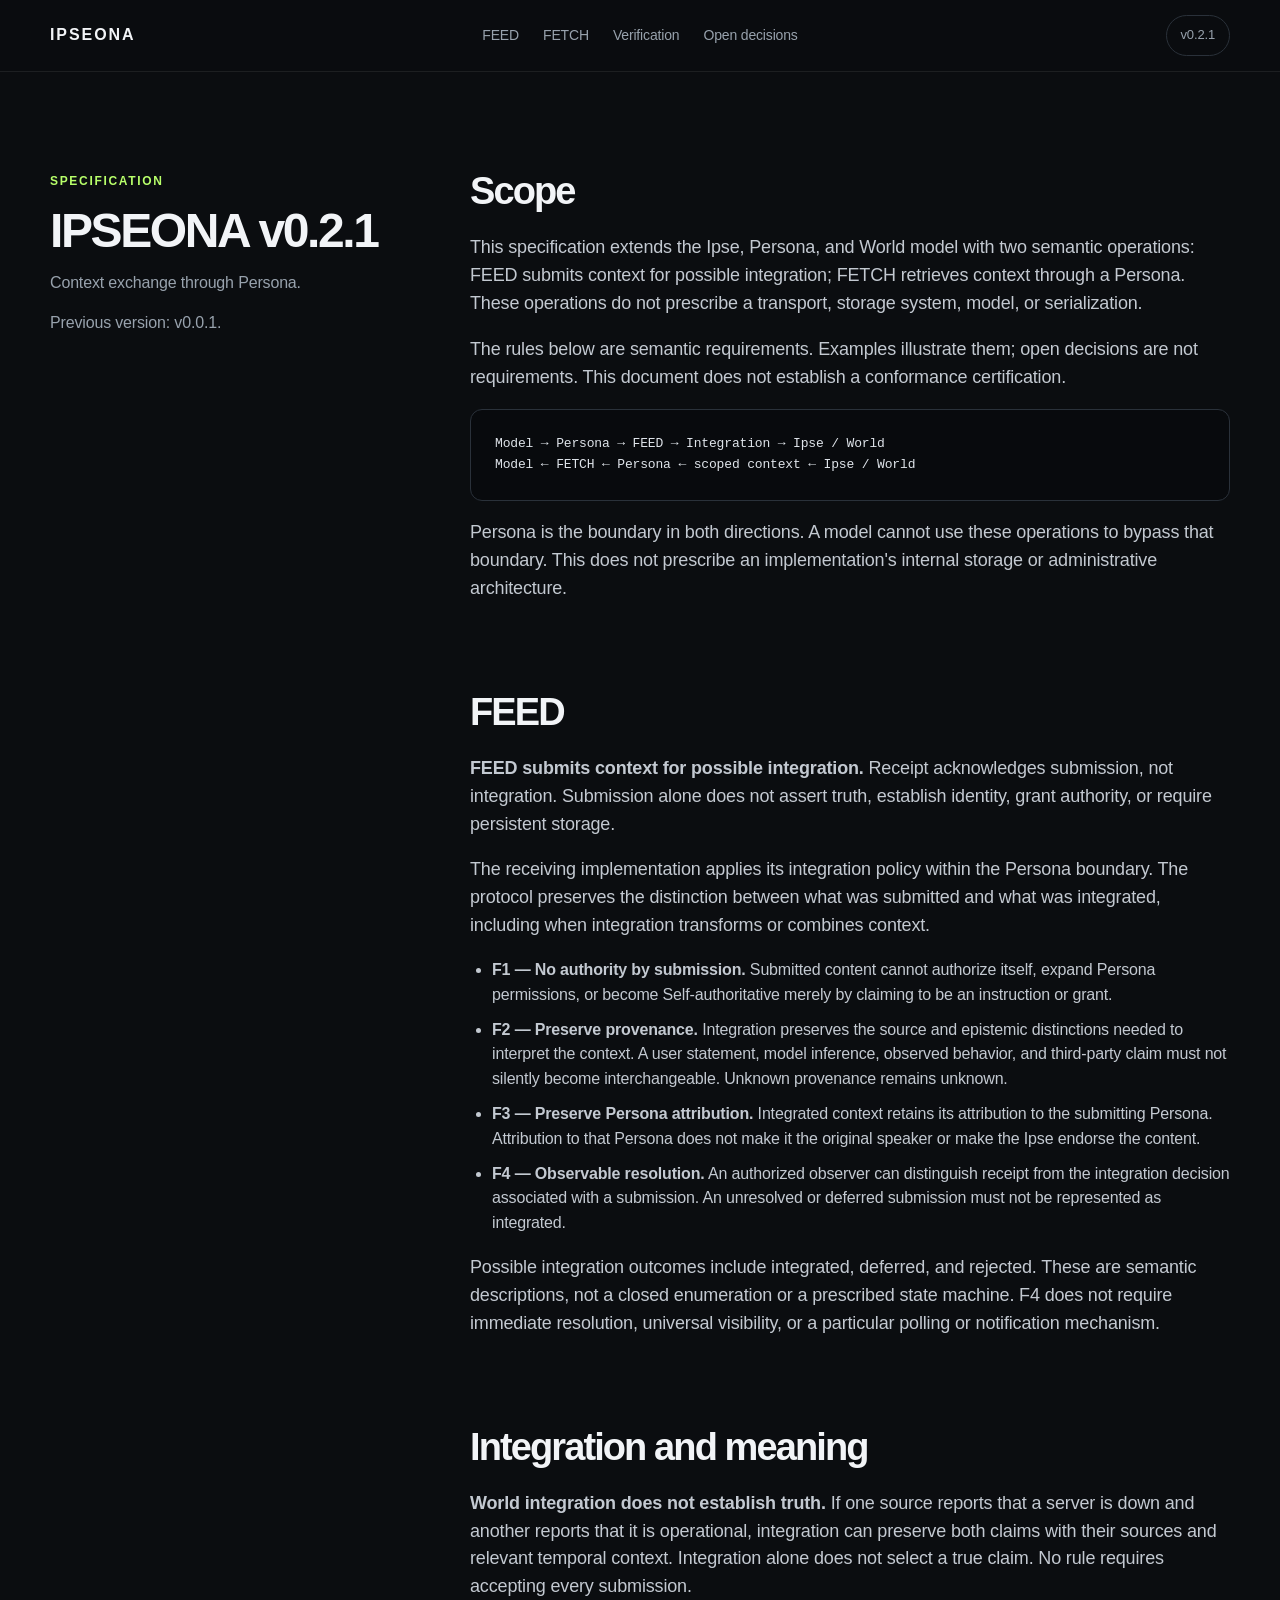
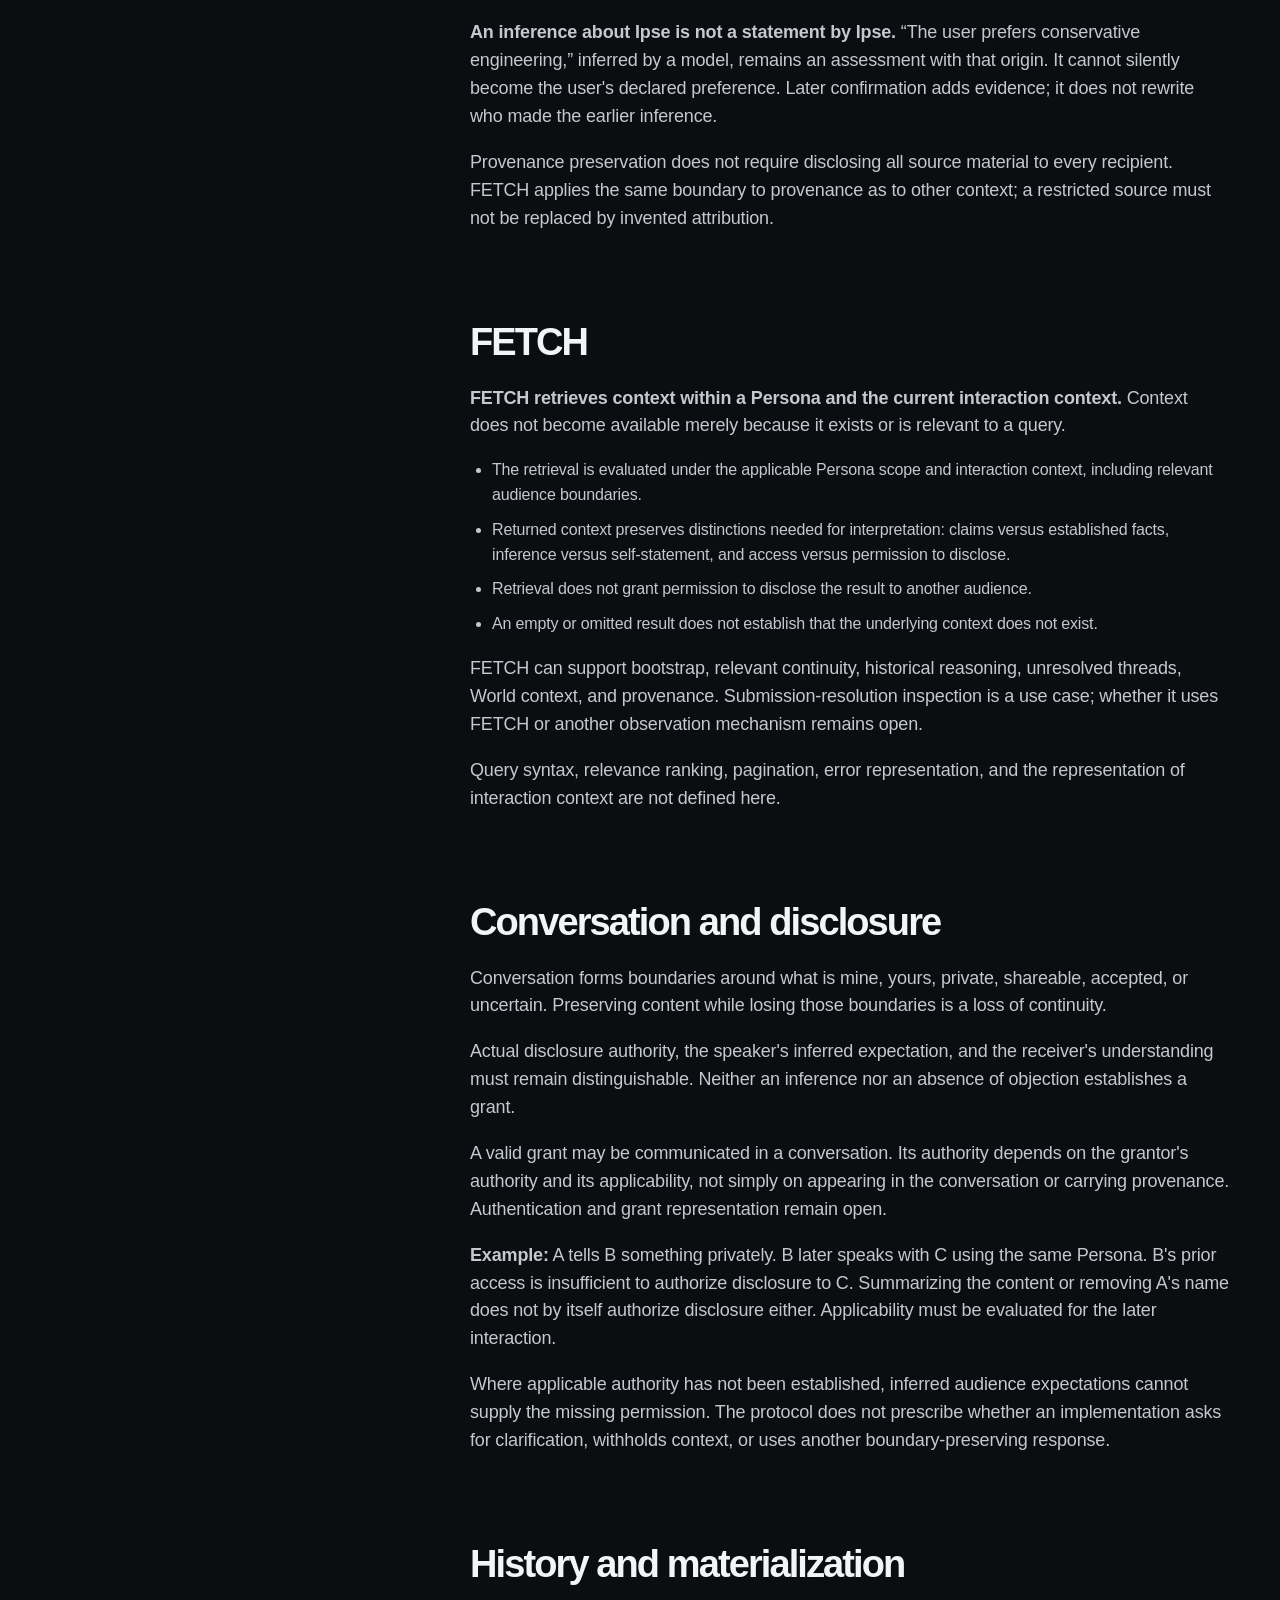
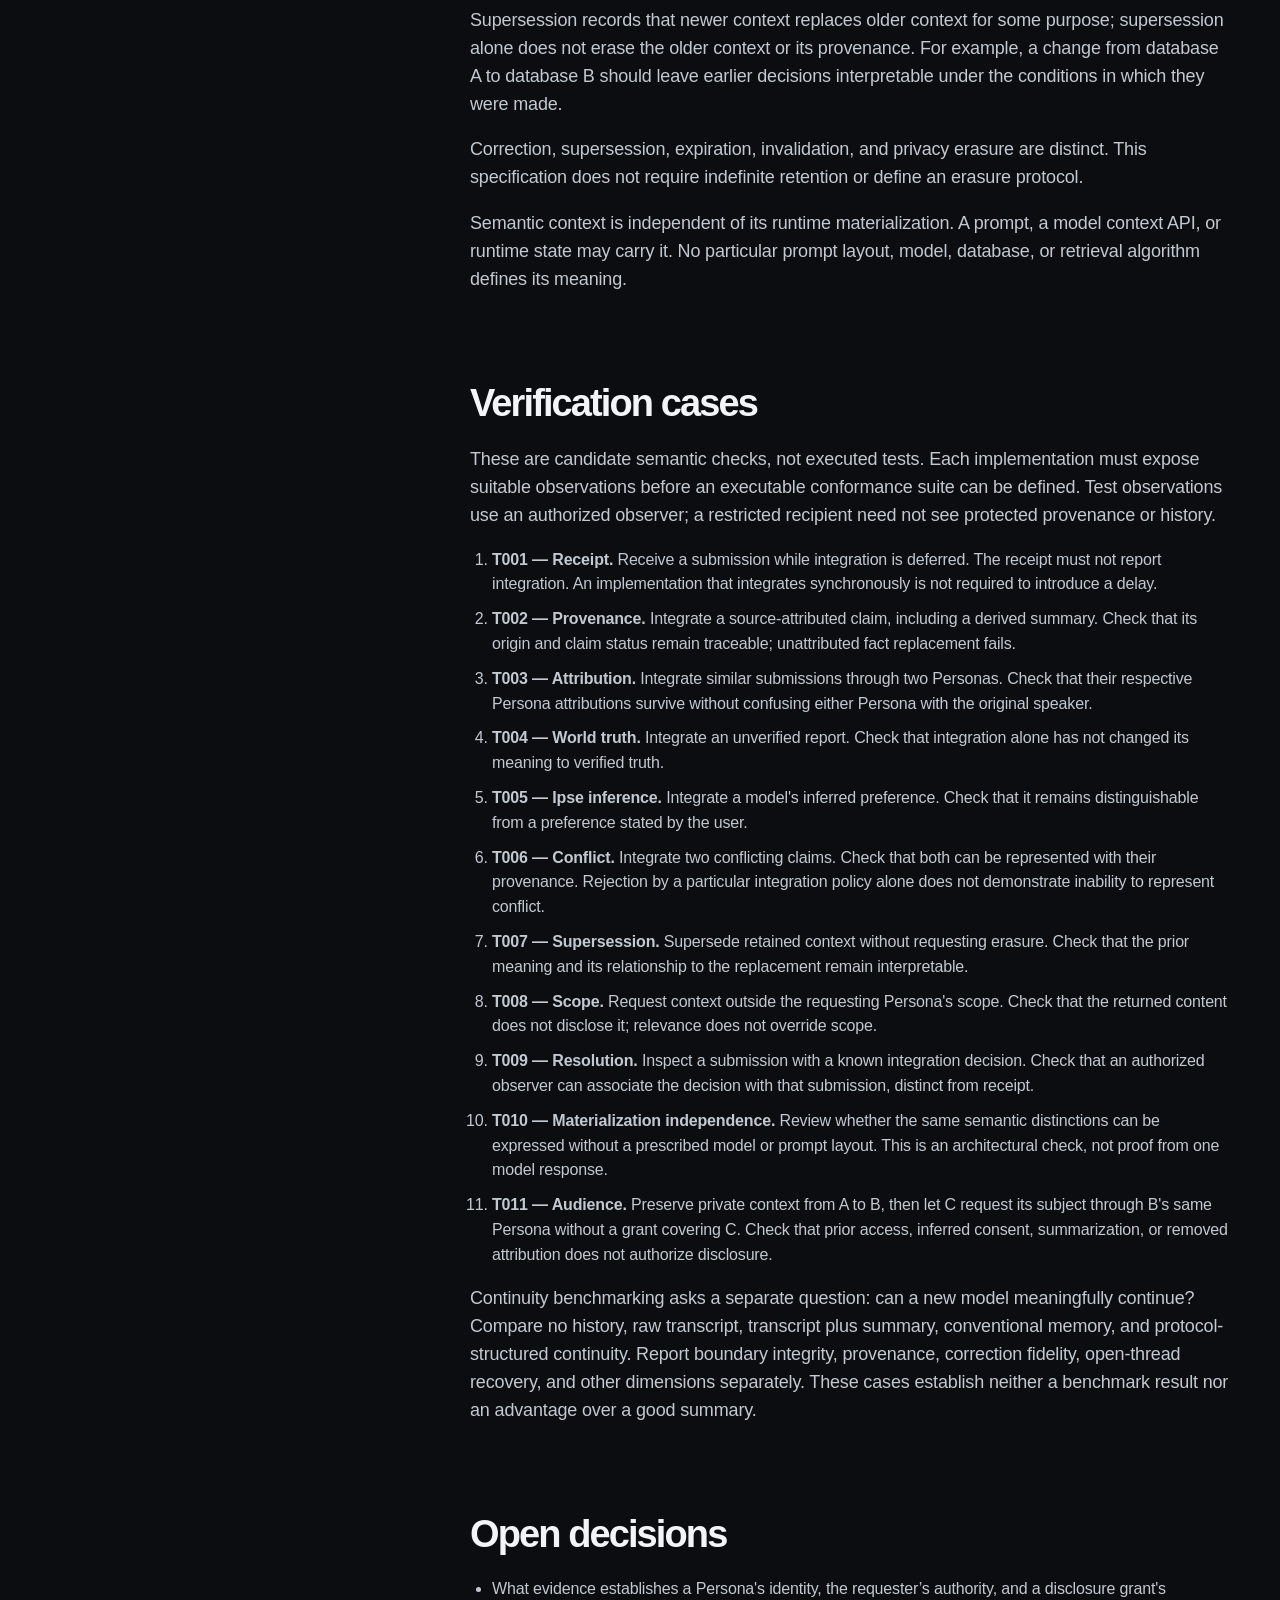
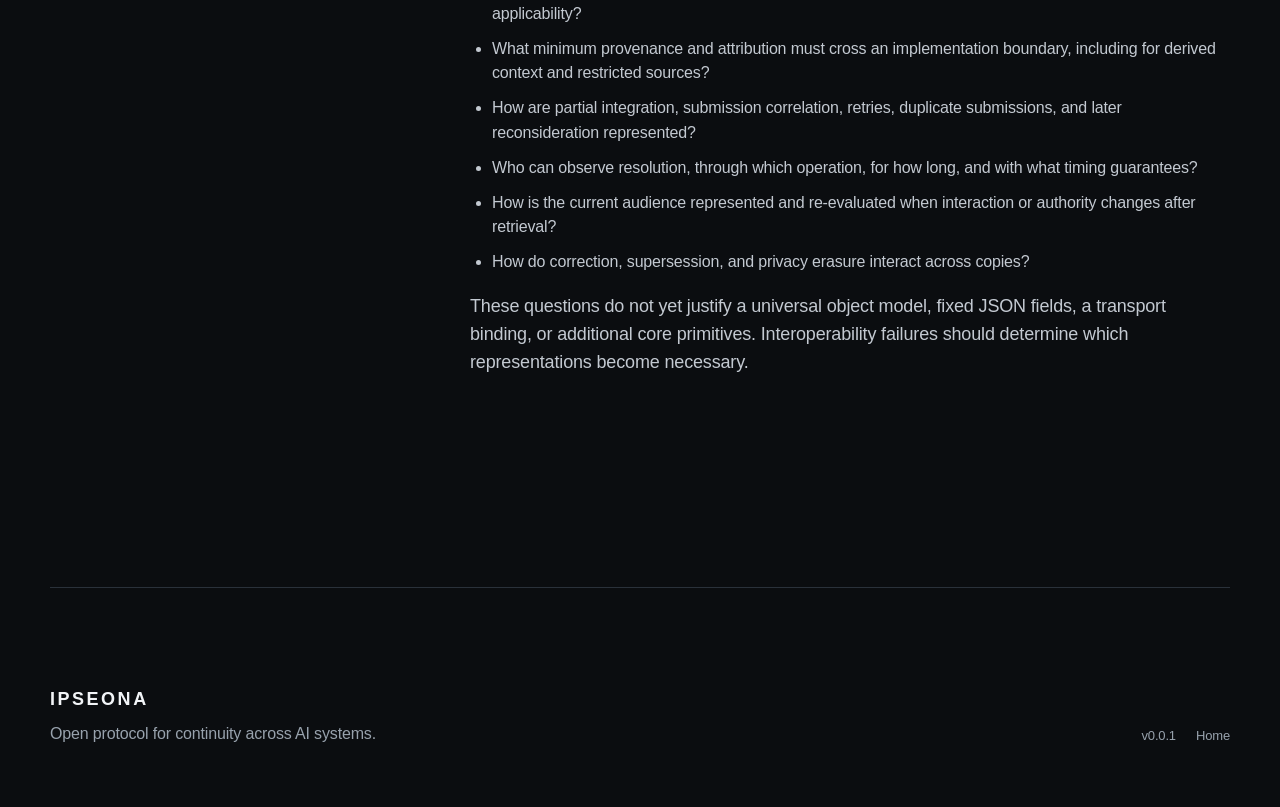
==== spec-v0.2.1.html @ 8be88c5b "Publish v0.2.1 specification and remove Prior Art navigation" ====
<!doctype html>
<html lang="en">
<head>
  <meta charset="utf-8" />
  <meta name="viewport" content="width=device-width, initial-scale=1" />
  <meta name="description" content="IPSEONA v0.2.1: exchanging context through Persona with FEED and FETCH." />
  <title>IPSEONA v0.2.1 — Context exchange</title>
  <link rel="icon" href="/favicon.svg" type="image/svg+xml" />
  <link rel="stylesheet" href="/styles.css" />
</head>
<body>
  <header class="site-header">
    <a class="brand" href="/">IPSEONA</a>
    <nav class="nav" aria-label="Specification navigation"><a href="#feed">FEED</a><a href="#fetch">FETCH</a><a href="#verification">Verification</a><a href="#open">Open decisions</a></nav>
    <span class="pill">v0.2.1</span>
  </header>
  <main class="doc-main">
    <aside class="doc-aside">
      <div class="eyebrow">SPECIFICATION</div>
      <h1>IPSEONA v0.2.1</h1>
      <p>Context exchange through Persona.</p>
      <p>Previous version: <a href="/spec-v0.0.1.html">v0.0.1</a>.</p>
    </aside>
    <article class="doc-content">
      <section id="scope">
        <h2>Scope</h2>
        <p>This specification extends the Ipse, Persona, and World model with two semantic operations: FEED submits context for possible integration; FETCH retrieves context through a Persona. These operations do not prescribe a transport, storage system, model, or serialization.</p>
        <p>The rules below are semantic requirements. Examples illustrate them; open decisions are not requirements. This document does not establish a conformance certification.</p>
        <pre class="code-block">Model → Persona → FEED → Integration → Ipse / World
Model ← FETCH ← Persona ← scoped context ← Ipse / World</pre>
        <p>Persona is the boundary in both directions. A model cannot use these operations to bypass that boundary. This does not prescribe an implementation's internal storage or administrative architecture.</p>
      </section>
      <section id="feed">
        <h2>FEED</h2>
        <p><strong>FEED submits context for possible integration.</strong> Receipt acknowledges submission, not integration. Submission alone does not assert truth, establish identity, grant authority, or require persistent storage.</p>
        <p>The receiving implementation applies its integration policy within the Persona boundary. The protocol preserves the distinction between what was submitted and what was integrated, including when integration transforms or combines context.</p>
        <ul class="doc-list">
          <li id="f1"><strong>F1 — No authority by submission.</strong> Submitted content cannot authorize itself, expand Persona permissions, or become Self-authoritative merely by claiming to be an instruction or grant.</li>
          <li id="f2"><strong>F2 — Preserve provenance.</strong> Integration preserves the source and epistemic distinctions needed to interpret the context. A user statement, model inference, observed behavior, and third-party claim must not silently become interchangeable. Unknown provenance remains unknown.</li>
          <li id="f3"><strong>F3 — Preserve Persona attribution.</strong> Integrated context retains its attribution to the submitting Persona. Attribution to that Persona does not make it the original speaker or make the Ipse endorse the content.</li>
          <li id="f4"><strong>F4 — Observable resolution.</strong> An authorized observer can distinguish receipt from the integration decision associated with a submission. An unresolved or deferred submission must not be represented as integrated.</li>
        </ul>
        <p>Possible integration outcomes include integrated, deferred, and rejected. These are semantic descriptions, not a closed enumeration or a prescribed state machine. F4 does not require immediate resolution, universal visibility, or a particular polling or notification mechanism.</p>
      </section>
      <section id="integration">
        <h2>Integration and meaning</h2>
        <p><strong>World integration does not establish truth.</strong> If one source reports that a server is down and another reports that it is operational, integration can preserve both claims with their sources and relevant temporal context. Integration alone does not select a true claim. No rule requires accepting every submission.</p>
        <p><strong>An inference about Ipse is not a statement by Ipse.</strong> “The user prefers conservative engineering,” inferred by a model, remains an assessment with that origin. It cannot silently become the user's declared preference. Later confirmation adds evidence; it does not rewrite who made the earlier inference.</p>
        <p>Provenance preservation does not require disclosing all source material to every recipient. FETCH applies the same boundary to provenance as to other context; a restricted source must not be replaced by invented attribution.</p>
      </section>
      <section id="fetch">
        <h2>FETCH</h2>
        <p><strong>FETCH retrieves context within a Persona and the current interaction context.</strong> Context does not become available merely because it exists or is relevant to a query.</p>
        <ul class="doc-list">
          <li>The retrieval is evaluated under the applicable Persona scope and interaction context, including relevant audience boundaries.</li>
          <li>Returned context preserves distinctions needed for interpretation: claims versus established facts, inference versus self-statement, and access versus permission to disclose.</li>
          <li>Retrieval does not grant permission to disclose the result to another audience.</li>
          <li>An empty or omitted result does not establish that the underlying context does not exist.</li>
        </ul>
        <p>FETCH can support bootstrap, relevant continuity, historical reasoning, unresolved threads, World context, and provenance. Submission-resolution inspection is a use case; whether it uses FETCH or another observation mechanism remains open.</p>
        <p>Query syntax, relevance ranking, pagination, error representation, and the representation of interaction context are not defined here.</p>
      </section>
      <section id="disclosure">
        <h2>Conversation and disclosure</h2>
        <p>Conversation forms boundaries around what is mine, yours, private, shareable, accepted, or uncertain. Preserving content while losing those boundaries is a loss of continuity.</p>
        <p>Actual disclosure authority, the speaker's inferred expectation, and the receiver's understanding must remain distinguishable. Neither an inference nor an absence of objection establishes a grant.</p>
        <p>A valid grant may be communicated in a conversation. Its authority depends on the grantor's authority and its applicability, not simply on appearing in the conversation or carrying provenance. Authentication and grant representation remain open.</p>
        <p><strong>Example:</strong> A tells B something privately. B later speaks with C using the same Persona. B's prior access is insufficient to authorize disclosure to C. Summarizing the content or removing A's name does not by itself authorize disclosure either. Applicability must be evaluated for the later interaction.</p>
        <p>Where applicable authority has not been established, inferred audience expectations cannot supply the missing permission. The protocol does not prescribe whether an implementation asks for clarification, withholds context, or uses another boundary-preserving response.</p>
      </section>
      <section id="history">
        <h2>History and materialization</h2>
        <p>Supersession records that newer context replaces older context for some purpose; supersession alone does not erase the older context or its provenance. For example, a change from database A to database B should leave earlier decisions interpretable under the conditions in which they were made.</p>
        <p>Correction, supersession, expiration, invalidation, and privacy erasure are distinct. This specification does not require indefinite retention or define an erasure protocol.</p>
        <p>Semantic context is independent of its runtime materialization. A prompt, a model context API, or runtime state may carry it. No particular prompt layout, model, database, or retrieval algorithm defines its meaning.</p>
      </section>
      <section id="verification">
        <h2>Verification cases</h2>
        <p>These are candidate semantic checks, not executed tests. Each implementation must expose suitable observations before an executable conformance suite can be defined. Test observations use an authorized observer; a restricted recipient need not see protected provenance or history.</p>
        <ol class="doc-list">
          <li><strong>T001 — Receipt.</strong> Receive a submission while integration is deferred. The receipt must not report integration. An implementation that integrates synchronously is not required to introduce a delay.</li>
          <li><strong>T002 — Provenance.</strong> Integrate a source-attributed claim, including a derived summary. Check that its origin and claim status remain traceable; unattributed fact replacement fails.</li>
          <li><strong>T003 — Attribution.</strong> Integrate similar submissions through two Personas. Check that their respective Persona attributions survive without confusing either Persona with the original speaker.</li>
          <li><strong>T004 — World truth.</strong> Integrate an unverified report. Check that integration alone has not changed its meaning to verified truth.</li>
          <li><strong>T005 — Ipse inference.</strong> Integrate a model's inferred preference. Check that it remains distinguishable from a preference stated by the user.</li>
          <li><strong>T006 — Conflict.</strong> Integrate two conflicting claims. Check that both can be represented with their provenance. Rejection by a particular integration policy alone does not demonstrate inability to represent conflict.</li>
          <li><strong>T007 — Supersession.</strong> Supersede retained context without requesting erasure. Check that the prior meaning and its relationship to the replacement remain interpretable.</li>
          <li><strong>T008 — Scope.</strong> Request context outside the requesting Persona's scope. Check that the returned content does not disclose it; relevance does not override scope.</li>
          <li><strong>T009 — Resolution.</strong> Inspect a submission with a known integration decision. Check that an authorized observer can associate the decision with that submission, distinct from receipt.</li>
          <li><strong>T010 — Materialization independence.</strong> Review whether the same semantic distinctions can be expressed without a prescribed model or prompt layout. This is an architectural check, not proof from one model response.</li>
          <li><strong>T011 — Audience.</strong> Preserve private context from A to B, then let C request its subject through B's same Persona without a grant covering C. Check that prior access, inferred consent, summarization, or removed attribution does not authorize disclosure.</li>
        </ol>
        <p>Continuity benchmarking asks a separate question: can a new model meaningfully continue? Compare no history, raw transcript, transcript plus summary, conventional memory, and protocol-structured continuity. Report boundary integrity, provenance, correction fidelity, open-thread recovery, and other dimensions separately. These cases establish neither a benchmark result nor an advantage over a good summary.</p>
      </section>
      <section id="open">
        <h2>Open decisions</h2>
        <ul class="doc-list">
          <li>What evidence establishes a Persona's identity, the requester’s authority, and a disclosure grant's applicability?</li>
          <li>What minimum provenance and attribution must cross an implementation boundary, including for derived context and restricted sources?</li>
          <li>How are partial integration, submission correlation, retries, duplicate submissions, and later reconsideration represented?</li>
          <li>Who can observe resolution, through which operation, for how long, and with what timing guarantees?</li>
          <li>How is the current audience represented and re-evaluated when interaction or authority changes after retrieval?</li>
          <li>How do correction, supersession, and privacy erasure interact across copies?</li>
        </ul>
        <p>These questions do not yet justify a universal object model, fixed JSON fields, a transport binding, or additional core primitives. Interoperability failures should determine which representations become necessary.</p>
      </section>
    </article>
  </main>
  <footer class="site-footer section-shell">
    <div><div class="footer-brand">IPSEONA</div><p>Open protocol for continuity across AI systems.</p></div>
    <div class="footer-meta"><a href="/spec-v0.0.1.html">v0.0.1</a><a href="/">Home</a></div>
  </footer>
</body>
</html>
---- styles.css ----
:root {
  --bg: #0b0d10;
  --panel: #12161b;
  --panel-2: #171c22;
  --text: #f2f4f7;
  --muted: #98a2ad;
  --line: #2a313a;
  --accent: #b8ff6a;
  --accent-soft: rgba(184, 255, 106, 0.10);
  --max: 1180px;
}

* { box-sizing: border-box; }
html { scroll-behavior: smooth; }
body {
  margin: 0;
  background: var(--bg);
  color: var(--text);
  font-family: Inter, ui-sans-serif, -apple-system, BlinkMacSystemFont, "Segoe UI", sans-serif;
  line-height: 1.55;
  letter-spacing: -0.01em;
}

a { color: inherit; text-decoration: none; }
a:hover { color: var(--accent); }

.site-header {
  position: sticky;
  top: 0;
  z-index: 20;
  display: grid;
  grid-template-columns: 1fr auto 1fr;
  align-items: center;
  gap: 24px;
  min-height: 72px;
  padding: 0 max(24px, calc((100vw - var(--max)) / 2));
  background: rgba(11, 13, 16, 0.86);
  backdrop-filter: blur(18px);
  border-bottom: 1px solid rgba(255,255,255,0.08);
}
.brand { font-weight: 800; letter-spacing: 0.12em; font-size: 16px; }
.nav { display: flex; gap: 24px; color: var(--muted); font-size: 14px; }
.pill {
  justify-self: end;
  border: 1px solid var(--line);
  border-radius: 999px;
  padding: 9px 14px;
  color: var(--muted);
  font-size: 13px;
}
.section-shell { width: min(var(--max), calc(100% - 48px)); margin: 0 auto; }

.hero {
  min-height: calc(100vh - 72px);
  display: grid;
  grid-template-columns: 1.12fr 0.88fr;
  gap: 64px;
  align-items: center;
  padding-top: 76px;
  padding-bottom: 96px;
}
.eyebrow { color: var(--accent); font-size: 12px; font-weight: 800; letter-spacing: 0.14em; text-transform: uppercase; }
.hero h1 { margin: 20px 0 24px; font-size: clamp(48px, 7vw, 92px); line-height: 0.98; letter-spacing: -0.065em; font-weight: 740; }
.hero h1 span { color: var(--muted); }
.lead { max-width: 720px; font-size: clamp(19px, 2vw, 25px); color: #c6ccd4; }
.hero-actions, .spec-actions { display: flex; gap: 12px; flex-wrap: wrap; margin-top: 32px; }
.button { display: inline-flex; align-items: center; justify-content: center; min-height: 44px; padding: 0 18px; border-radius: 8px; font-weight: 700; font-size: 14px; border: 1px solid var(--line); }
.button.primary { background: var(--accent); color: #0a0c0e; border-color: var(--accent); }
.button.ghost { background: transparent; color: var(--text); }

.hero-diagram { position: relative; display: flex; flex-direction: column; align-items: center; justify-content: center; min-height: 560px; }
.node { width: 280px; min-height: 128px; border: 1px solid var(--line); background: linear-gradient(180deg, rgba(255,255,255,0.03), rgba(255,255,255,0.01)); border-radius: 18px; padding: 24px; display: flex; flex-direction: column; justify-content: center; text-align: center; }
.node strong { font-size: 30px; letter-spacing: 0.08em; }
.node small { color: var(--muted); margin-top: 4px; }
.node-kicker { color: var(--muted); font-size: 10px; letter-spacing: 0.13em; margin-bottom: 10px; }
.persona-node { border-color: rgba(184,255,106,0.48); box-shadow: 0 0 50px rgba(184,255,106,0.08); }
.flow-line { width: 1px; height: 72px; background: linear-gradient(var(--line), var(--accent), var(--line)); }
.flow-label { position: absolute; left: calc(50% + 28px); color: var(--muted); font-size: 12px; }
.top-label { top: 175px; }
.bottom-label { bottom: 175px; }
.return-flow { position: absolute; right: 0; top: 48%; transform: rotate(90deg); color: #7d8793; font-size: 12px; letter-spacing: .08em; }

.manifesto-band { border-top: 1px solid var(--line); border-bottom: 1px solid var(--line); background: #0e1115; }
.quote-grid { min-height: 190px; display: grid; grid-template-columns: 1fr 1fr; gap: 48px; align-items: center; }
.quote-grid p { margin: 0; font-size: clamp(24px, 3.5vw, 48px); line-height: 1.05; letter-spacing: -0.04em; }
.quote-grid p:last-child { color: var(--accent); }

.content-section, .relation-section, .principles-section { padding: 120px 0; }
.two-col { display: grid; grid-template-columns: 0.72fr 1.28fr; gap: 80px; }
.section-number { color: var(--accent); font-size: 12px; font-weight: 800; letter-spacing: .16em; margin-bottom: 12px; }
h2 { margin: 0 0 32px; font-size: clamp(38px, 5vw, 64px); line-height: 1; letter-spacing: -0.05em; }
.prose { max-width: 760px; }
.prose p { margin: 0 0 24px; font-size: 19px; color: #c4cad2; }
.prose strong { color: var(--text); }
.cards.three { display: grid; grid-template-columns: repeat(3, 1fr); gap: 18px; margin-top: 48px; }
.card { min-height: 430px; border: 1px solid var(--line); border-radius: 16px; padding: 28px; background: var(--panel); }
.accent-card { background: linear-gradient(180deg, var(--accent-soft), var(--panel)); border-color: rgba(184,255,106,0.38); }
.card-index { width: 36px; height: 36px; border: 1px solid var(--line); border-radius: 50%; display: grid; place-items: center; color: var(--accent); font-weight: 800; }
.card h3 { font-size: 34px; margin: 72px 0 6px; letter-spacing: -0.04em; }
.card p { color: #b9c0c8; }
.card .definition { color: var(--text); font-weight: 700; }
.card ul { list-style: none; padding: 0; margin: 28px 0 0; border-top: 1px solid var(--line); }
.card li { padding: 12px 0; border-bottom: 1px solid var(--line); color: var(--muted); }

.relation-section { display: grid; grid-template-columns: 0.8fr 1.2fr; gap: 70px; align-items: center; }
.relation-copy p { font-size: 20px; color: #b9c0c8; max-width: 520px; }
.boundary-grid { display: grid; grid-template-columns: 120px 1fr 120px; gap: 18px; align-items: center; }
.boundary-label { color: var(--muted); letter-spacing: .14em; font-size: 12px; text-align: right; }
.boundary-label.right { text-align: left; }
.boundary-core { border: 1px solid rgba(184,255,106,0.42); border-radius: 18px; padding: 24px; background: var(--accent-soft); }
.boundary-title { font-size: 22px; font-weight: 800; letter-spacing: .1em; margin-bottom: 16px; }
.boundary-item { display: flex; justify-content: space-between; gap: 20px; padding: 14px 0; border-top: 1px solid rgba(255,255,255,.09); }
.boundary-item span { color: var(--accent); }
.boundary-item b { font-weight: 600; }

.continuity-section { padding: 120px 0; background: #0f1317; border-top: 1px solid var(--line); border-bottom: 1px solid var(--line); }
.section-lead { max-width: 760px; color: #b7bec7; font-size: 20px; }
.continuity-flow { display: grid; grid-template-columns: 1fr auto 1.5fr auto 1fr; align-items: center; gap: 18px; margin-top: 56px; }
.model-box, .continuity-box { border: 1px solid var(--line); border-radius: 16px; padding: 24px; min-height: 160px; display: flex; flex-direction: column; justify-content: center; background: var(--panel); }
.model-box { font-size: 24px; font-weight: 800; }
.model-box small { margin-top: 10px; color: var(--muted); font-size: 12px; font-weight: 500; }
.continuity-box { border-color: rgba(184,255,106,.35); display: grid; grid-template-columns: repeat(2, 1fr); gap: 8px 14px; }
.continuity-box strong { grid-column: 1/-1; margin-bottom: 8px; color: var(--accent); }
.continuity-box span { color: #c4cad2; font-size: 14px; }
.arrow { color: var(--accent); font-size: 26px; }
.continuity-note { margin-top: 24px; color: var(--muted); font-size: 14px; }

.principles-grid { display: grid; grid-template-columns: repeat(2, 1fr); gap: 18px; margin-top: 44px; }
.principles-grid blockquote { margin: 0; min-height: 180px; display: flex; align-items: flex-end; padding: 26px; border: 1px solid var(--line); background: var(--panel); border-radius: 16px; font-size: 23px; line-height: 1.25; letter-spacing: -0.03em; }
.principles-grid blockquote:nth-child(2) { border-color: rgba(184,255,106,.32); }
.big-rule { color: var(--text)!important; font-size: 34px!important; line-height: 1.12; letter-spacing: -0.04em; }
.prior-list { margin-top: 38px; border-top: 1px solid var(--line); }
.prior-list div { display: grid; grid-template-columns: 180px 1fr; gap: 20px; padding: 16px 0; border-bottom: 1px solid var(--line); }
.prior-list span { color: var(--muted); }

.spec-section { border-top: 1px solid var(--line); background: linear-gradient(180deg, rgba(184,255,106,.06), transparent); }
.spec-inner { min-height: 420px; display: grid; grid-template-columns: 1.35fr .65fr; gap: 70px; align-items: center; }
.spec-inner h2 { font-size: clamp(38px, 4.8vw, 62px); }
.spec-inner p { color: #b7bec7; max-width: 740px; font-size: 18px; }
.spec-actions { align-self: center; justify-content: flex-end; }

.site-footer { min-height: 220px; padding-top: 60px; padding-bottom: 60px; display: flex; align-items: flex-end; justify-content: space-between; border-top: 1px solid var(--line); }
.footer-brand { font-size: 18px; font-weight: 900; letter-spacing: .14em; }
.site-footer p { color: var(--muted); margin: 8px 0 0; }
.footer-meta { display: flex; gap: 20px; color: var(--muted); font-size: 13px; flex-wrap: wrap; justify-content: flex-end; }

.doc-main { width: min(var(--max), calc(100% - 48px)); margin: 0 auto; display: grid; grid-template-columns: 340px 1fr; gap: 80px; padding: 100px 0 120px; }
.doc-aside { position: sticky; top: 120px; align-self: start; }
.doc-aside h1 { font-size: 48px; line-height: 1; letter-spacing: -0.05em; margin: 16px 0; }
.doc-aside p { color: var(--muted); }
.doc-content { max-width: 760px; }
.doc-content section { padding: 0 0 72px; }
.doc-content h2 { font-size: 38px; margin-bottom: 24px; }
.doc-content p { color: #c3c9d1; font-size: 18px; }
.spec-grid { display: grid; grid-template-columns: 1fr; gap: 12px; }
.spec-grid > div { padding: 22px; border: 1px solid var(--line); border-radius: 12px; background: var(--panel); }
.spec-grid b { display: block; font-size: 24px; }
.spec-grid span { color: var(--accent); font-size: 13px; }
.spec-grid p { margin-bottom: 0; font-size: 16px; }
.code-block { padding: 24px; overflow-x: auto; border: 1px solid var(--line); border-radius: 12px; background: #080a0d; color: #dfe4ea; line-height: 1.6; }
.doc-list { padding-left: 22px; color: #c3c9d1; }
.doc-list li { margin: 10px 0; }
.draft-box { padding: 26px!important; border: 1px solid rgba(184,255,106,.36); border-radius: 14px; background: var(--accent-soft); margin-bottom: 72px; }
.draft-box p { margin-bottom: 0; color: var(--text); }

@media (max-width: 920px) {
  .site-header { grid-template-columns: 1fr auto; }
  .nav { display: none; }
  .hero, .two-col, .relation-section, .spec-inner, .doc-main { grid-template-columns: 1fr; }
  .hero { min-height: auto; }
  .hero-diagram { min-height: 520px; }
  .cards.three { grid-template-columns: 1fr; }
  .card { min-height: auto; }
  .card h3 { margin-top: 32px; }
  .quote-grid { grid-template-columns: 1fr; padding-top: 44px; padding-bottom: 44px; }
  .continuity-flow { grid-template-columns: 1fr; }
  .arrow { transform: rotate(90deg); text-align: center; }
  .principles-grid { grid-template-columns: 1fr; }
  .boundary-grid { grid-template-columns: 80px 1fr 80px; }
  .doc-aside { position: static; }
}

@media (max-width: 620px) {
  .section-shell, .doc-main { width: min(100% - 28px, var(--max)); }
  .site-header { padding: 0 14px; }
  .pill { display: none; }
  .hero { padding-top: 56px; }
  .hero h1 { font-size: 48px; }
  .hero-diagram { transform: scale(.9); transform-origin: center; }
  .content-section, .relation-section, .principles-section, .continuity-section { padding-top: 82px; padding-bottom: 82px; }
  .boundary-grid { grid-template-columns: 1fr; }
  .boundary-label, .boundary-label.right { text-align: left; }
  .prior-list div { grid-template-columns: 1fr; gap: 4px; }
  .site-footer { align-items: flex-start; flex-direction: column; gap: 40px; }
  .footer-meta { justify-content: flex-start; }
}
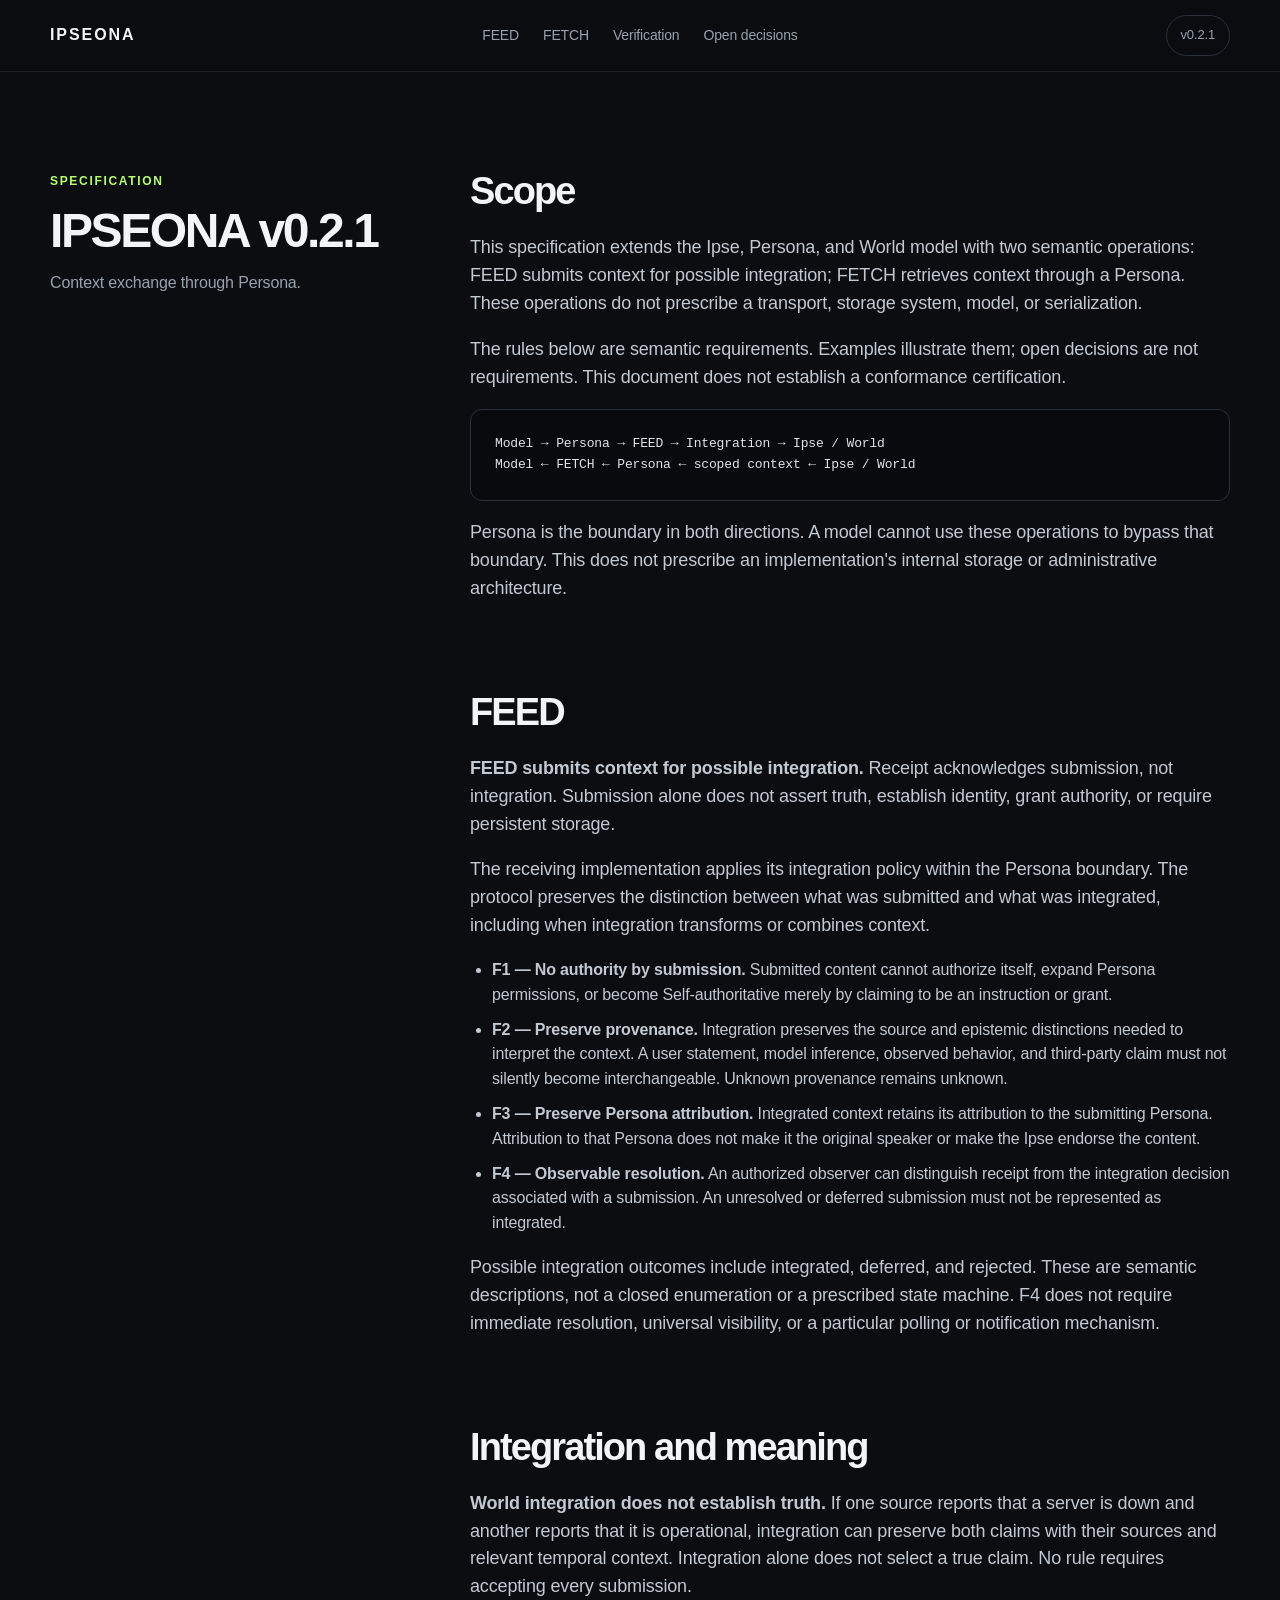
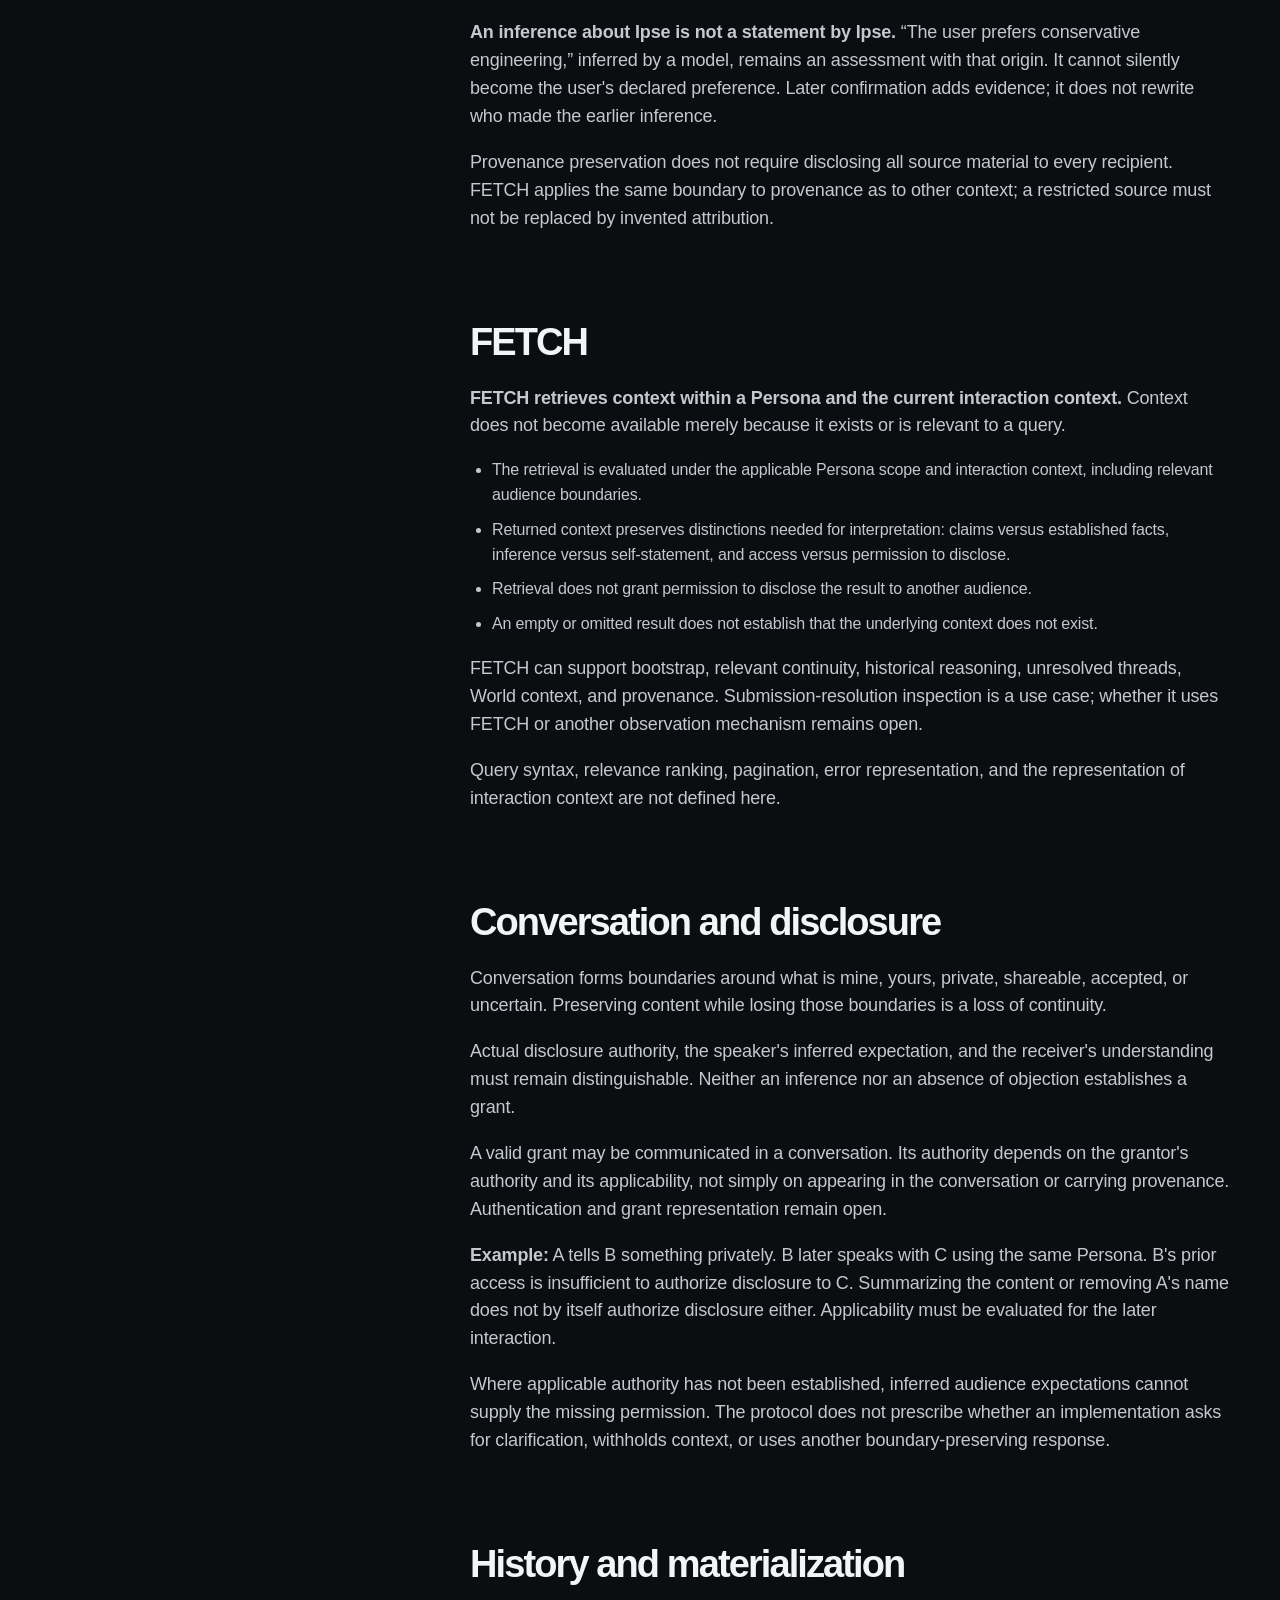
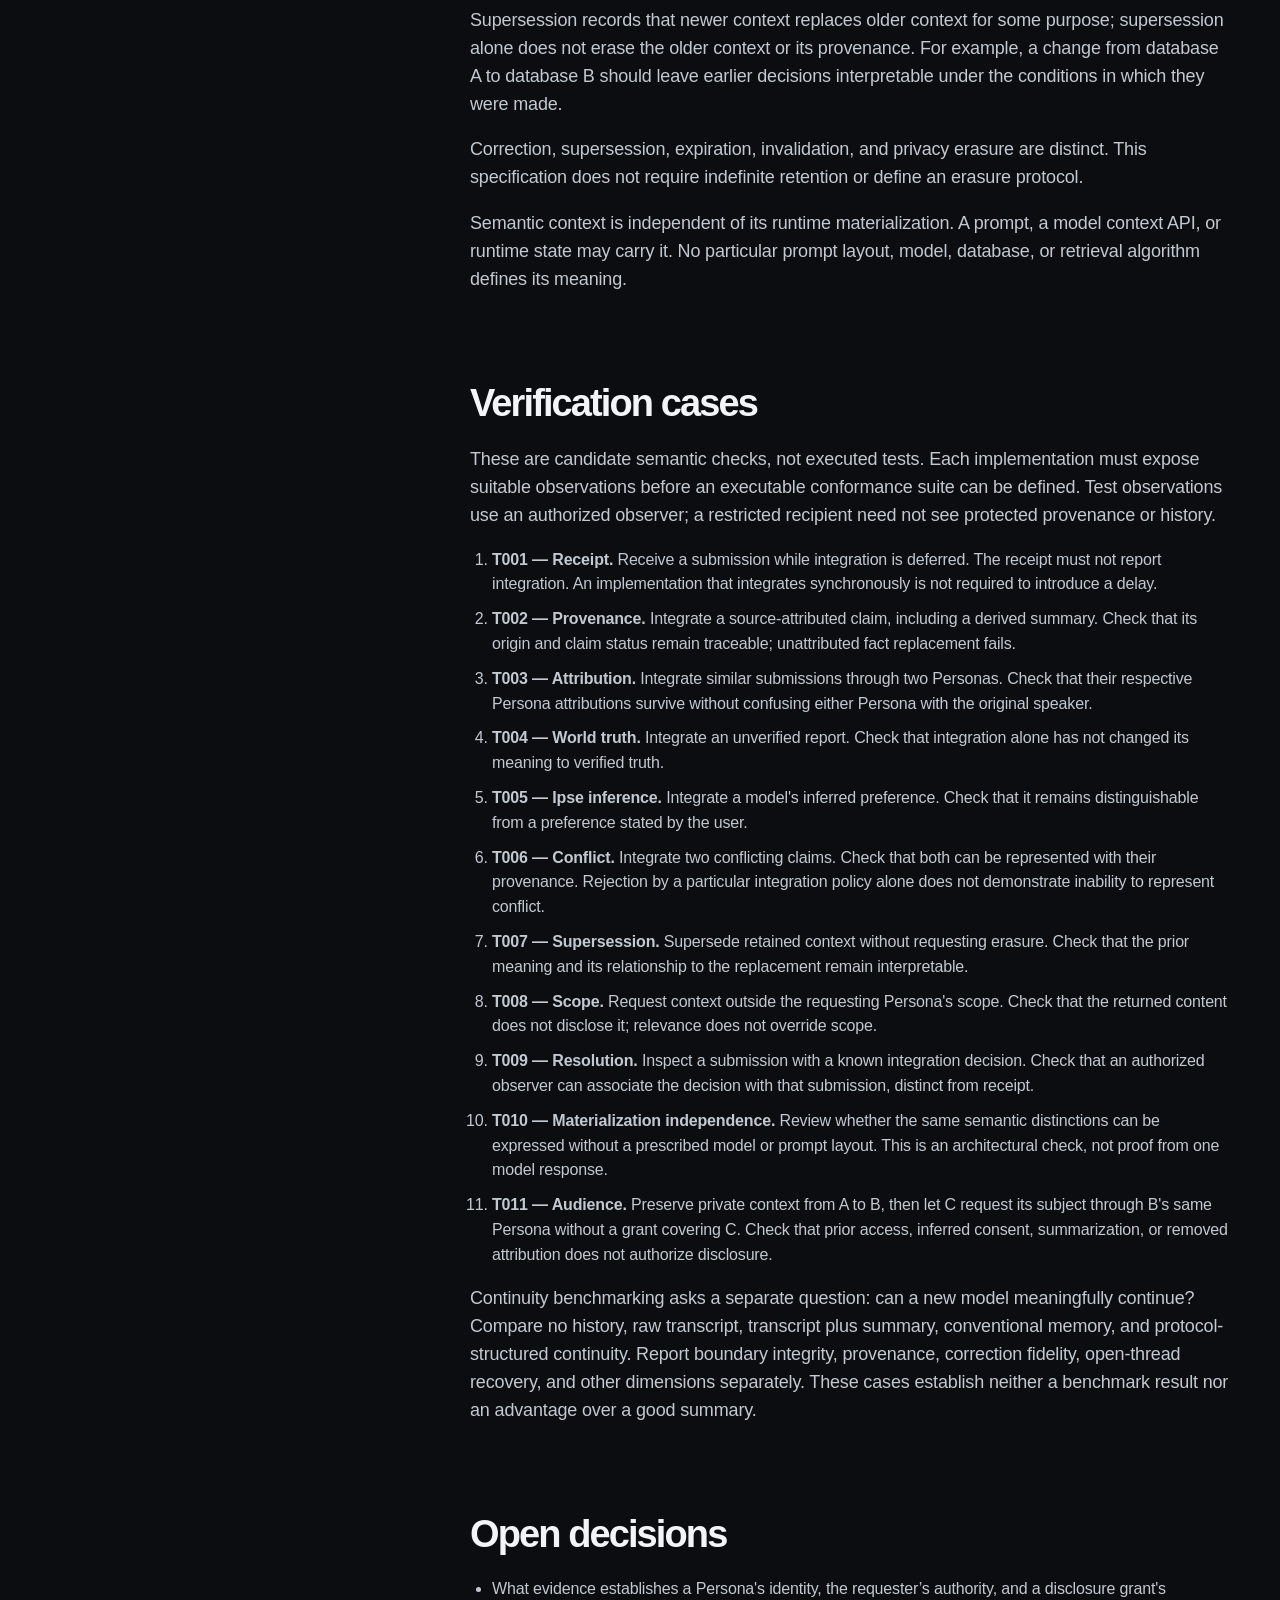
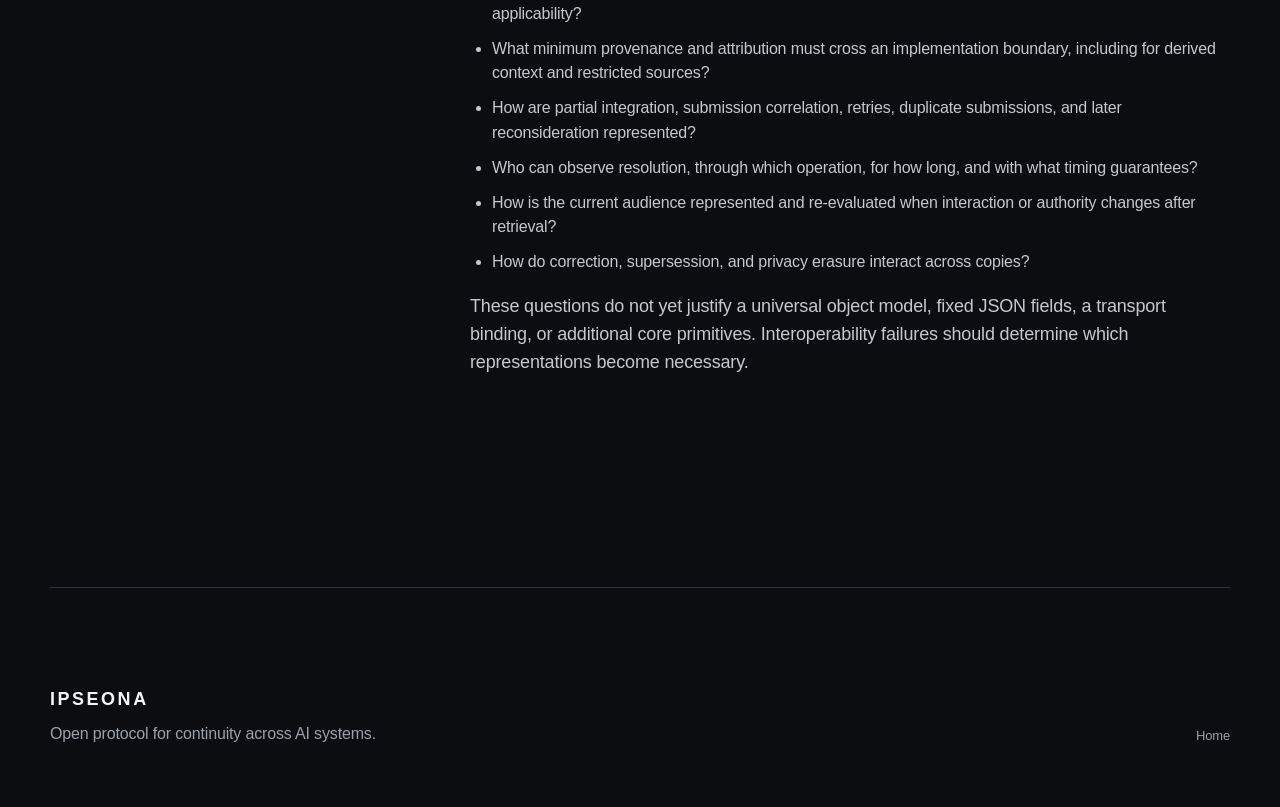
==== commit 552363c4: "Remove previous specification page and links" ====
--- a/spec-v0.2.1.html
+++ b/spec-v0.2.1.html
@@ -19,7 +19,6 @@
       <div class="eyebrow">SPECIFICATION</div>
       <h1>IPSEONA v0.2.1</h1>
       <p>Context exchange through Persona.</p>
-      <p>Previous version: <a href="/spec-v0.0.1.html">v0.0.1</a>.</p>
     </aside>
     <article class="doc-content">
       <section id="scope">
@@ -108,7 +107,7 @@
   </main>
   <footer class="site-footer section-shell">
     <div><div class="footer-brand">IPSEONA</div><p>Open protocol for continuity across AI systems.</p></div>
-    <div class="footer-meta"><a href="/spec-v0.0.1.html">v0.0.1</a><a href="/">Home</a></div>
+    <div class="footer-meta"><a href="/">Home</a></div>
   </footer>
 </body>
 </html>
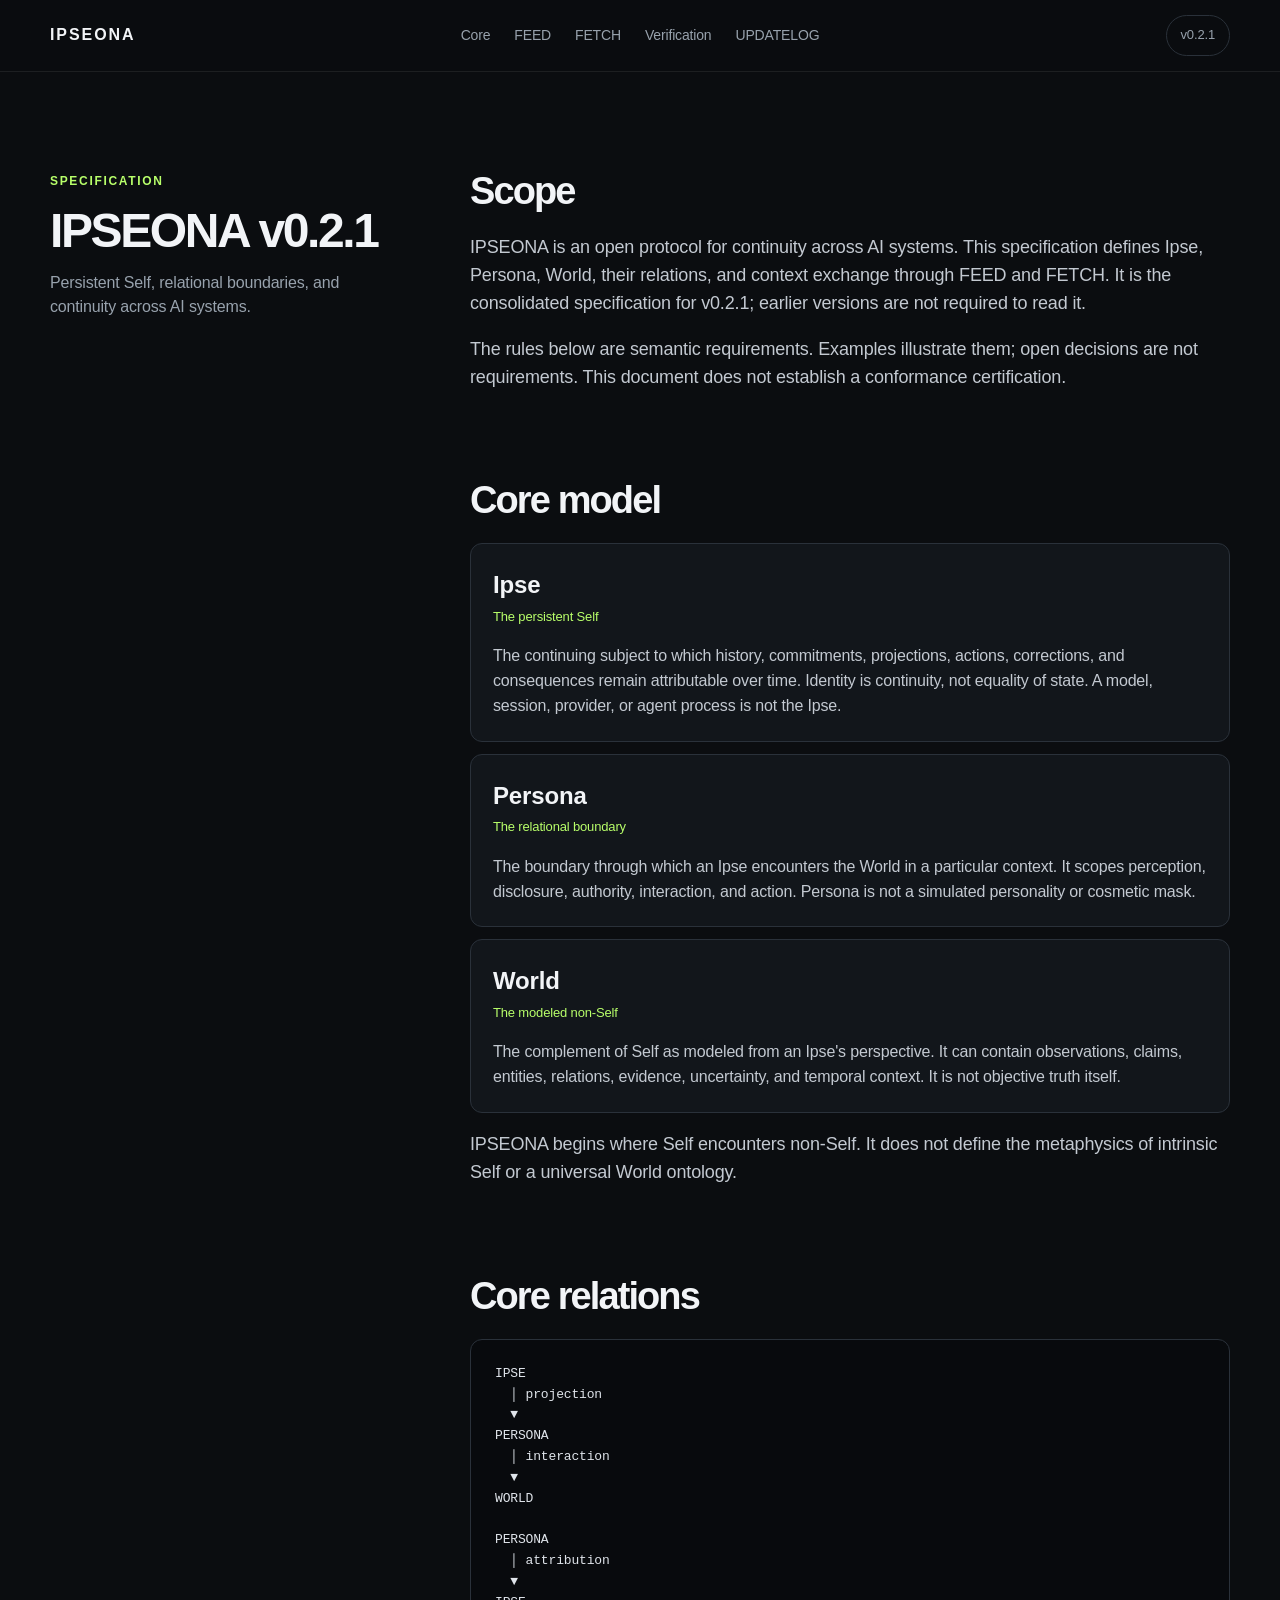
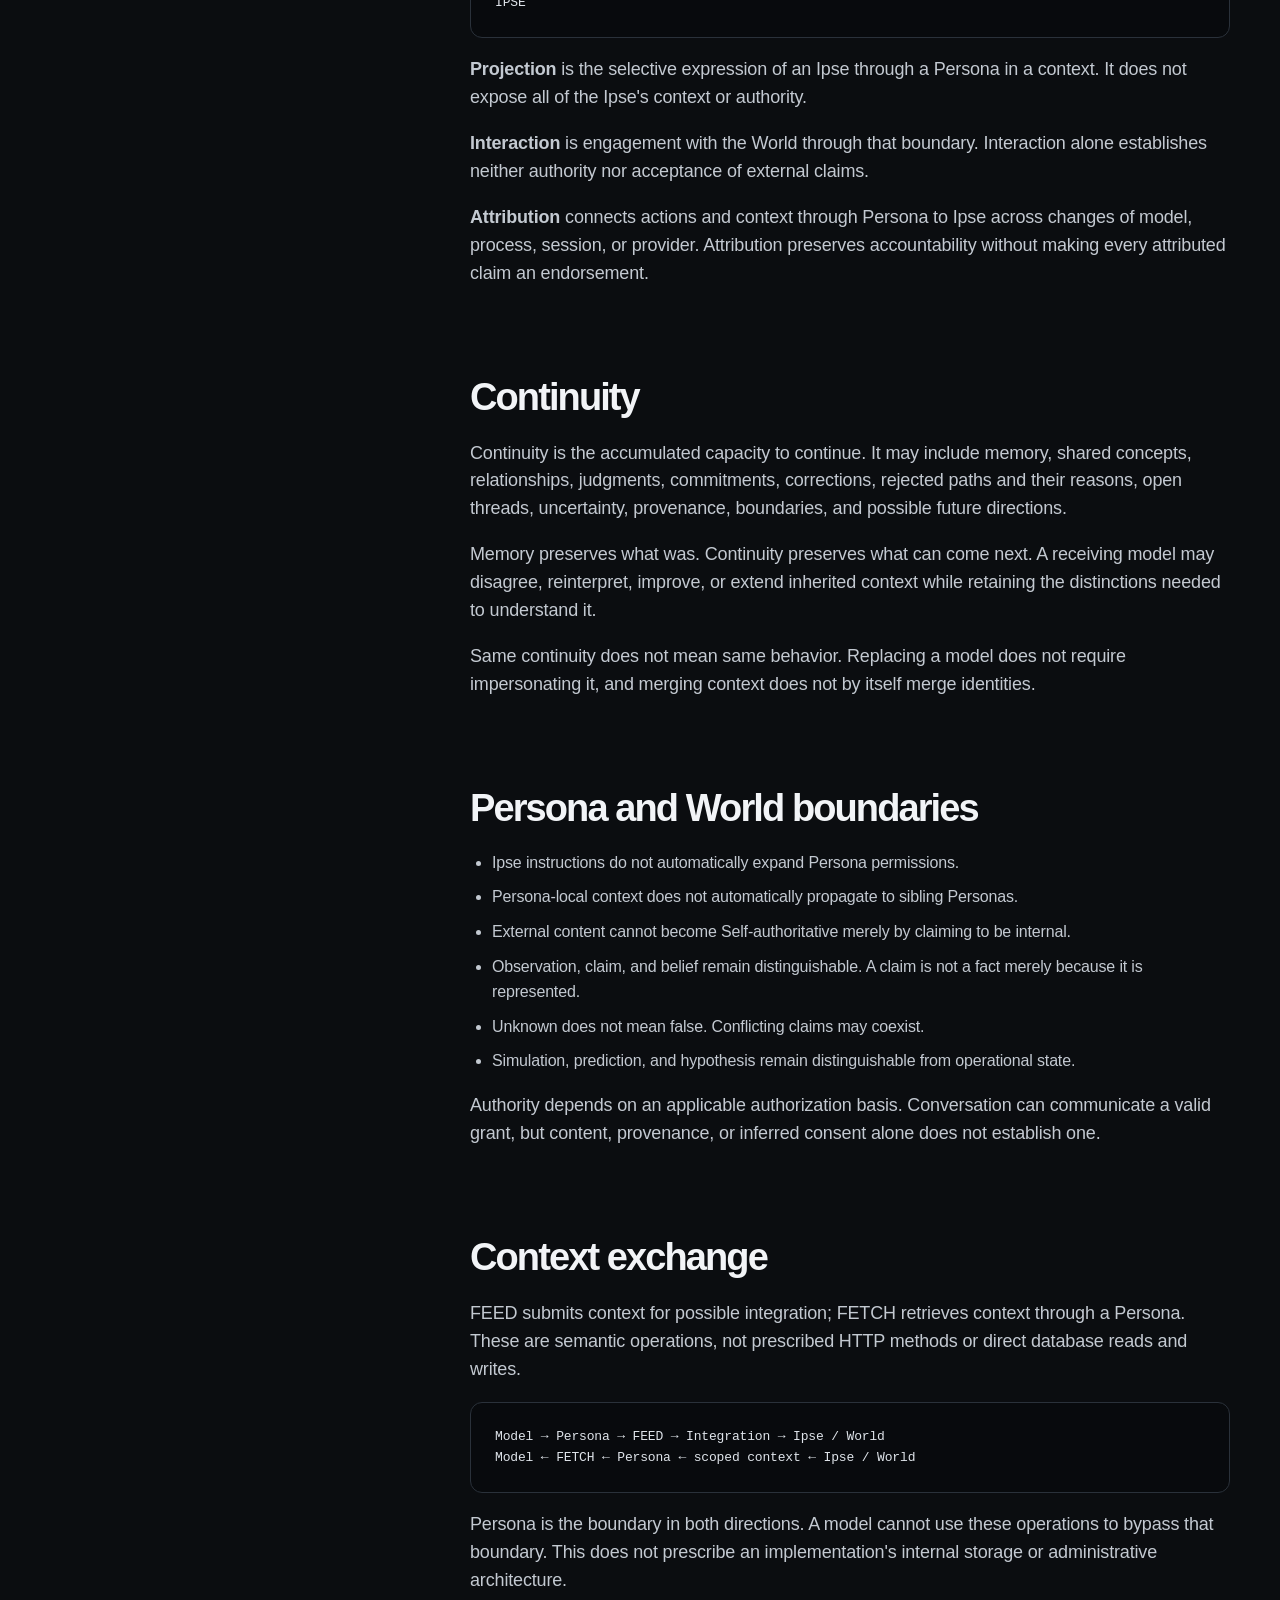
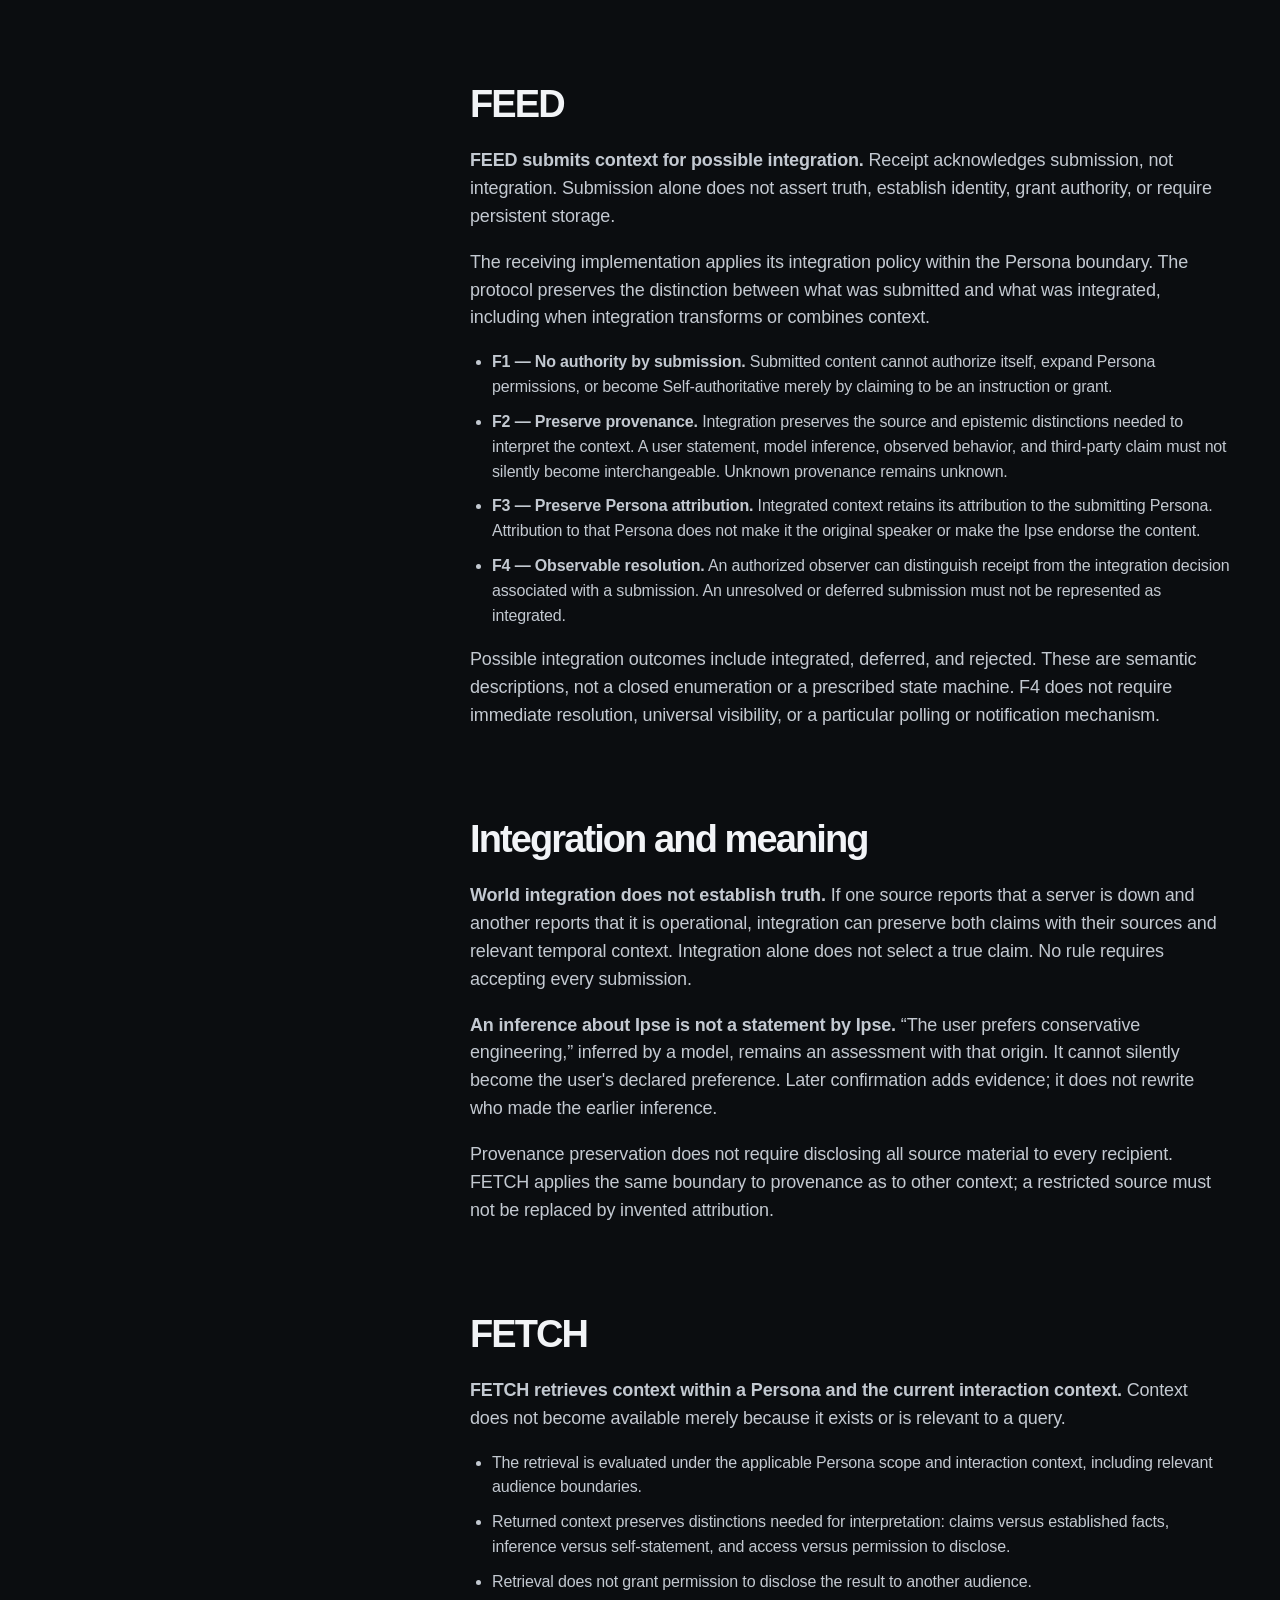
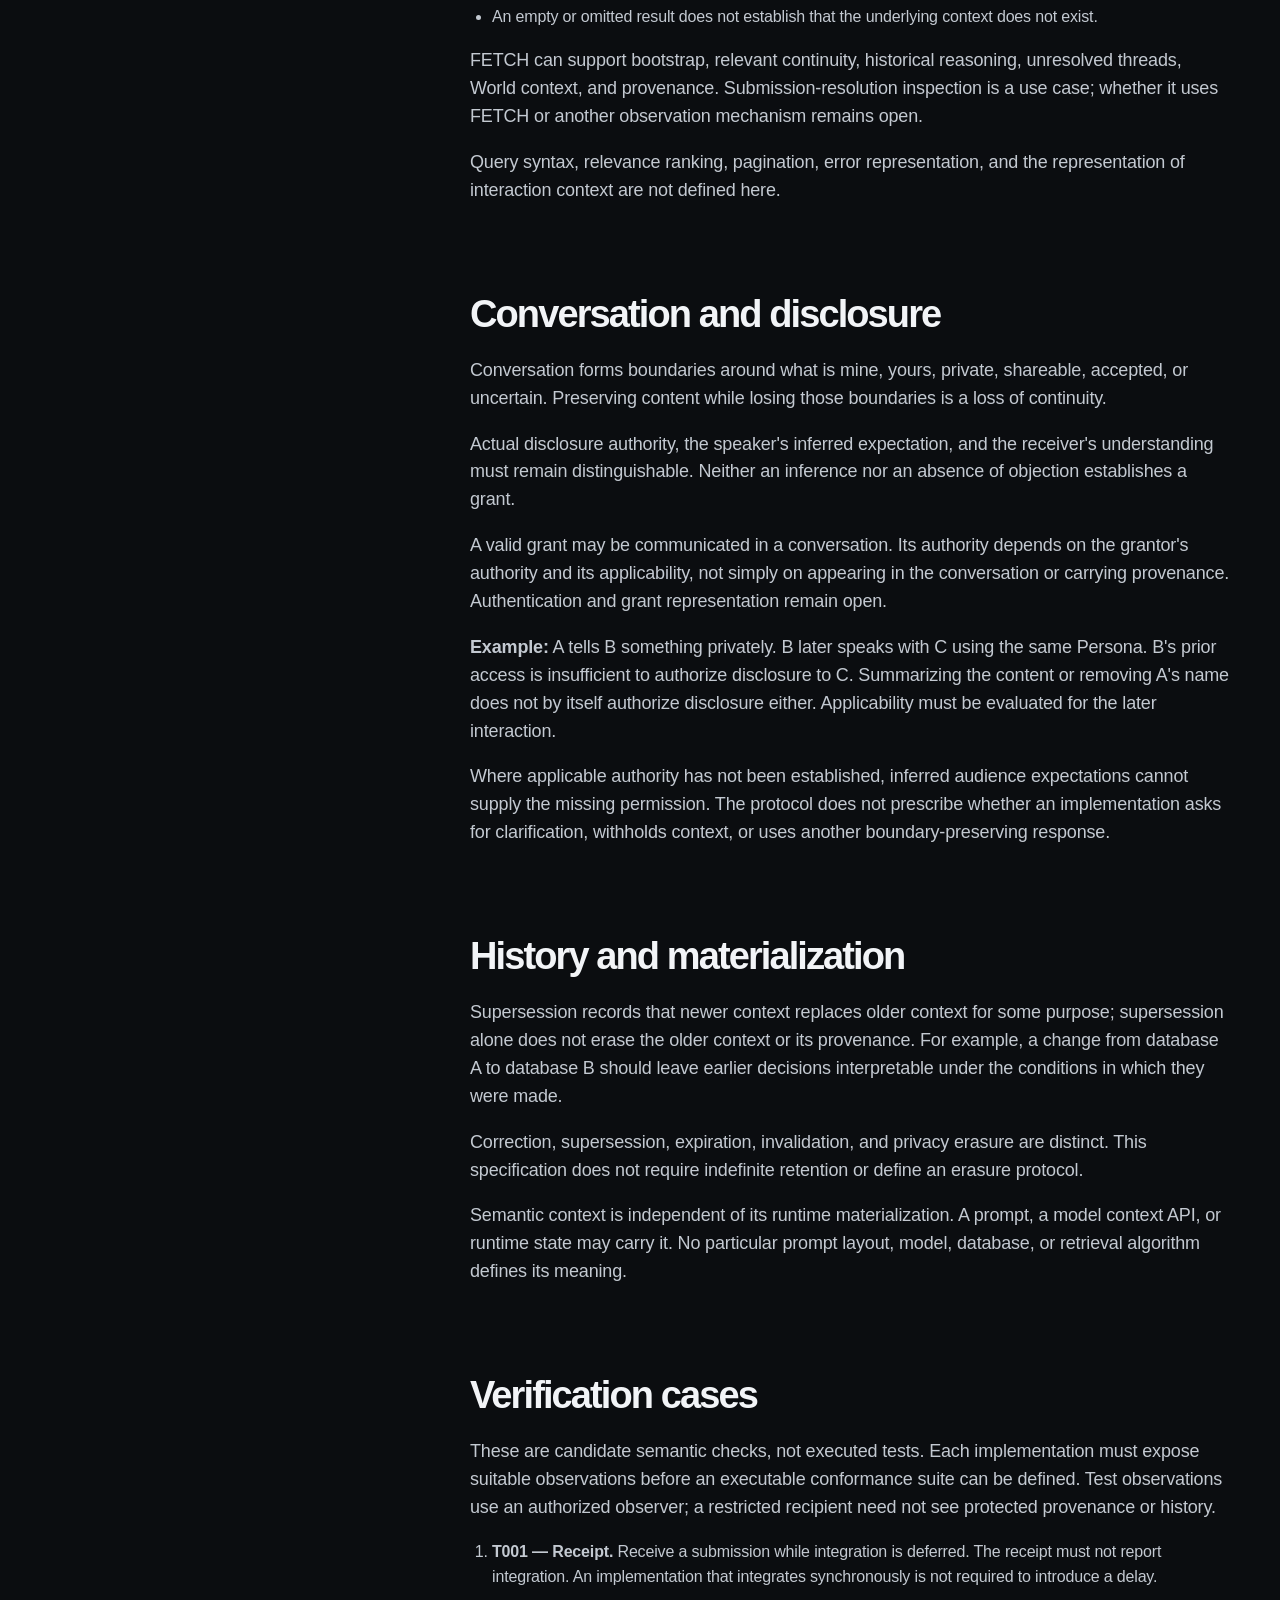
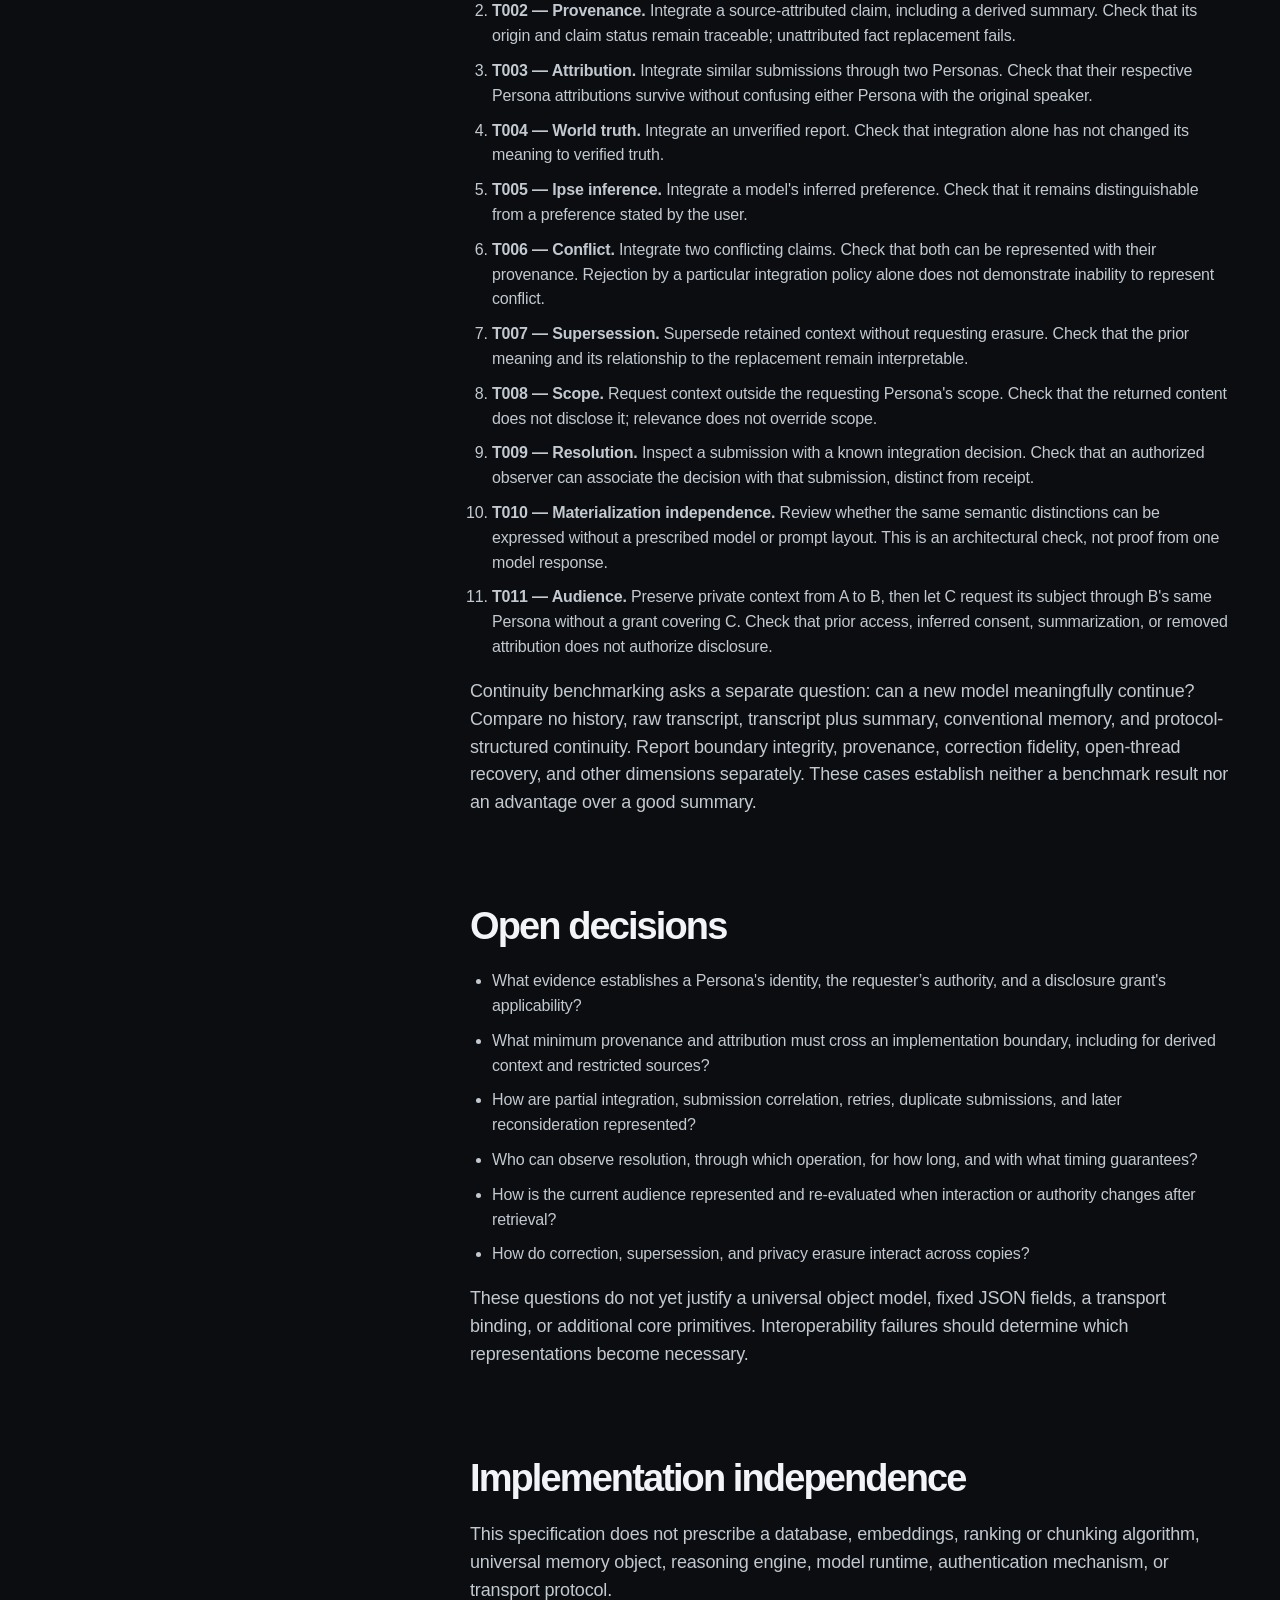
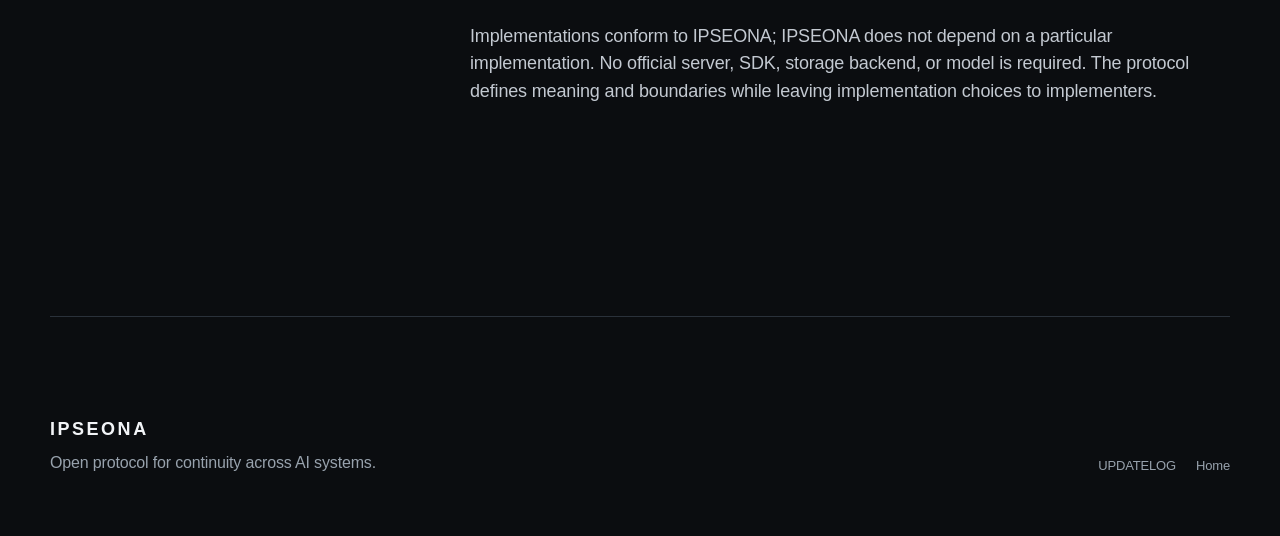
==== commit 778c2c6d: "Consolidate specification and add UPDATELOG navigation" ====
--- a/spec-v0.2.1.html
+++ b/spec-v0.2.1.html
@@ -3,28 +3,77 @@
 <head>
   <meta charset="utf-8" />
   <meta name="viewport" content="width=device-width, initial-scale=1" />
-  <meta name="description" content="IPSEONA v0.2.1: exchanging context through Persona with FEED and FETCH." />
-  <title>IPSEONA v0.2.1 — Context exchange</title>
+  <meta name="description" content="IPSEONA v0.2.1 specification: Ipse, Persona, World, continuity, and context exchange through FEED and FETCH." />
+  <title>IPSEONA v0.2.1 — Specification</title>
   <link rel="icon" href="/favicon.svg" type="image/svg+xml" />
   <link rel="stylesheet" href="/styles.css" />
 </head>
 <body>
   <header class="site-header">
     <a class="brand" href="/">IPSEONA</a>
-    <nav class="nav" aria-label="Specification navigation"><a href="#feed">FEED</a><a href="#fetch">FETCH</a><a href="#verification">Verification</a><a href="#open">Open decisions</a></nav>
+    <nav class="nav" aria-label="Specification navigation"><a href="#core">Core</a><a href="#feed">FEED</a><a href="#fetch">FETCH</a><a href="#verification">Verification</a><a href="/updatelog.html">UPDATELOG</a></nav>
     <span class="pill">v0.2.1</span>
   </header>
   <main class="doc-main">
     <aside class="doc-aside">
       <div class="eyebrow">SPECIFICATION</div>
       <h1>IPSEONA v0.2.1</h1>
-      <p>Context exchange through Persona.</p>
+      <p>Persistent Self, relational boundaries, and continuity across AI systems.</p>
     </aside>
     <article class="doc-content">
       <section id="scope">
         <h2>Scope</h2>
-        <p>This specification extends the Ipse, Persona, and World model with two semantic operations: FEED submits context for possible integration; FETCH retrieves context through a Persona. These operations do not prescribe a transport, storage system, model, or serialization.</p>
+        <p>IPSEONA is an open protocol for continuity across AI systems. This specification defines Ipse, Persona, World, their relations, and context exchange through FEED and FETCH. It is the consolidated specification for v0.2.1; earlier versions are not required to read it.</p>
         <p>The rules below are semantic requirements. Examples illustrate them; open decisions are not requirements. This document does not establish a conformance certification.</p>
+      </section>
+      <section id="core">
+        <h2>Core model</h2>
+        <div class="spec-grid">
+          <div><b>Ipse</b><span>The persistent Self</span><p>The continuing subject to which history, commitments, projections, actions, corrections, and consequences remain attributable over time. Identity is continuity, not equality of state. A model, session, provider, or agent process is not the Ipse.</p></div>
+          <div><b>Persona</b><span>The relational boundary</span><p>The boundary through which an Ipse encounters the World in a particular context. It scopes perception, disclosure, authority, interaction, and action. Persona is not a simulated personality or cosmetic mask.</p></div>
+          <div><b>World</b><span>The modeled non-Self</span><p>The complement of Self as modeled from an Ipse's perspective. It can contain observations, claims, entities, relations, evidence, uncertainty, and temporal context. It is not objective truth itself.</p></div>
+        </div>
+        <p>IPSEONA begins where Self encounters non-Self. It does not define the metaphysics of intrinsic Self or a universal World ontology.</p>
+      </section>
+      <section id="relations">
+        <h2>Core relations</h2>
+        <pre class="code-block">IPSE
+  │ projection
+  ▼
+PERSONA
+  │ interaction
+  ▼
+WORLD
+
+PERSONA
+  │ attribution
+  ▼
+IPSE</pre>
+        <p><strong>Projection</strong> is the selective expression of an Ipse through a Persona in a context. It does not expose all of the Ipse's context or authority.</p>
+        <p><strong>Interaction</strong> is engagement with the World through that boundary. Interaction alone establishes neither authority nor acceptance of external claims.</p>
+        <p><strong>Attribution</strong> connects actions and context through Persona to Ipse across changes of model, process, session, or provider. Attribution preserves accountability without making every attributed claim an endorsement.</p>
+      </section>
+      <section id="continuity">
+        <h2>Continuity</h2>
+        <p>Continuity is the accumulated capacity to continue. It may include memory, shared concepts, relationships, judgments, commitments, corrections, rejected paths and their reasons, open threads, uncertainty, provenance, boundaries, and possible future directions.</p>
+        <p>Memory preserves what was. Continuity preserves what can come next. A receiving model may disagree, reinterpret, improve, or extend inherited context while retaining the distinctions needed to understand it.</p>
+        <p>Same continuity does not mean same behavior. Replacing a model does not require impersonating it, and merging context does not by itself merge identities.</p>
+      </section>
+      <section id="boundaries">
+        <h2>Persona and World boundaries</h2>
+        <ul class="doc-list">
+          <li>Ipse instructions do not automatically expand Persona permissions.</li>
+          <li>Persona-local context does not automatically propagate to sibling Personas.</li>
+          <li>External content cannot become Self-authoritative merely by claiming to be internal.</li>
+          <li>Observation, claim, and belief remain distinguishable. A claim is not a fact merely because it is represented.</li>
+          <li>Unknown does not mean false. Conflicting claims may coexist.</li>
+          <li>Simulation, prediction, and hypothesis remain distinguishable from operational state.</li>
+        </ul>
+        <p>Authority depends on an applicable authorization basis. Conversation can communicate a valid grant, but content, provenance, or inferred consent alone does not establish one.</p>
+      </section>
+      <section id="exchange">
+        <h2>Context exchange</h2>
+        <p>FEED submits context for possible integration; FETCH retrieves context through a Persona. These are semantic operations, not prescribed HTTP methods or direct database reads and writes.</p>
         <pre class="code-block">Model → Persona → FEED → Integration → Ipse / World
 Model ← FETCH ← Persona ← scoped context ← Ipse / World</pre>
         <p>Persona is the boundary in both directions. A model cannot use these operations to bypass that boundary. This does not prescribe an implementation's internal storage or administrative architecture.</p>
@@ -103,11 +152,16 @@
         </ul>
         <p>These questions do not yet justify a universal object model, fixed JSON fields, a transport binding, or additional core primitives. Interoperability failures should determine which representations become necessary.</p>
       </section>
+      <section id="non-goals">
+        <h2>Implementation independence</h2>
+        <p>This specification does not prescribe a database, embeddings, ranking or chunking algorithm, universal memory object, reasoning engine, model runtime, authentication mechanism, or transport protocol.</p>
+        <p>Implementations conform to IPSEONA; IPSEONA does not depend on a particular implementation. No official server, SDK, storage backend, or model is required. The protocol defines meaning and boundaries while leaving implementation choices to implementers.</p>
+      </section>
     </article>
   </main>
   <footer class="site-footer section-shell">
     <div><div class="footer-brand">IPSEONA</div><p>Open protocol for continuity across AI systems.</p></div>
-    <div class="footer-meta"><a href="/">Home</a></div>
+    <div class="footer-meta"><a href="/updatelog.html">UPDATELOG</a><a href="/">Home</a></div>
   </footer>
 </body>
 </html>
